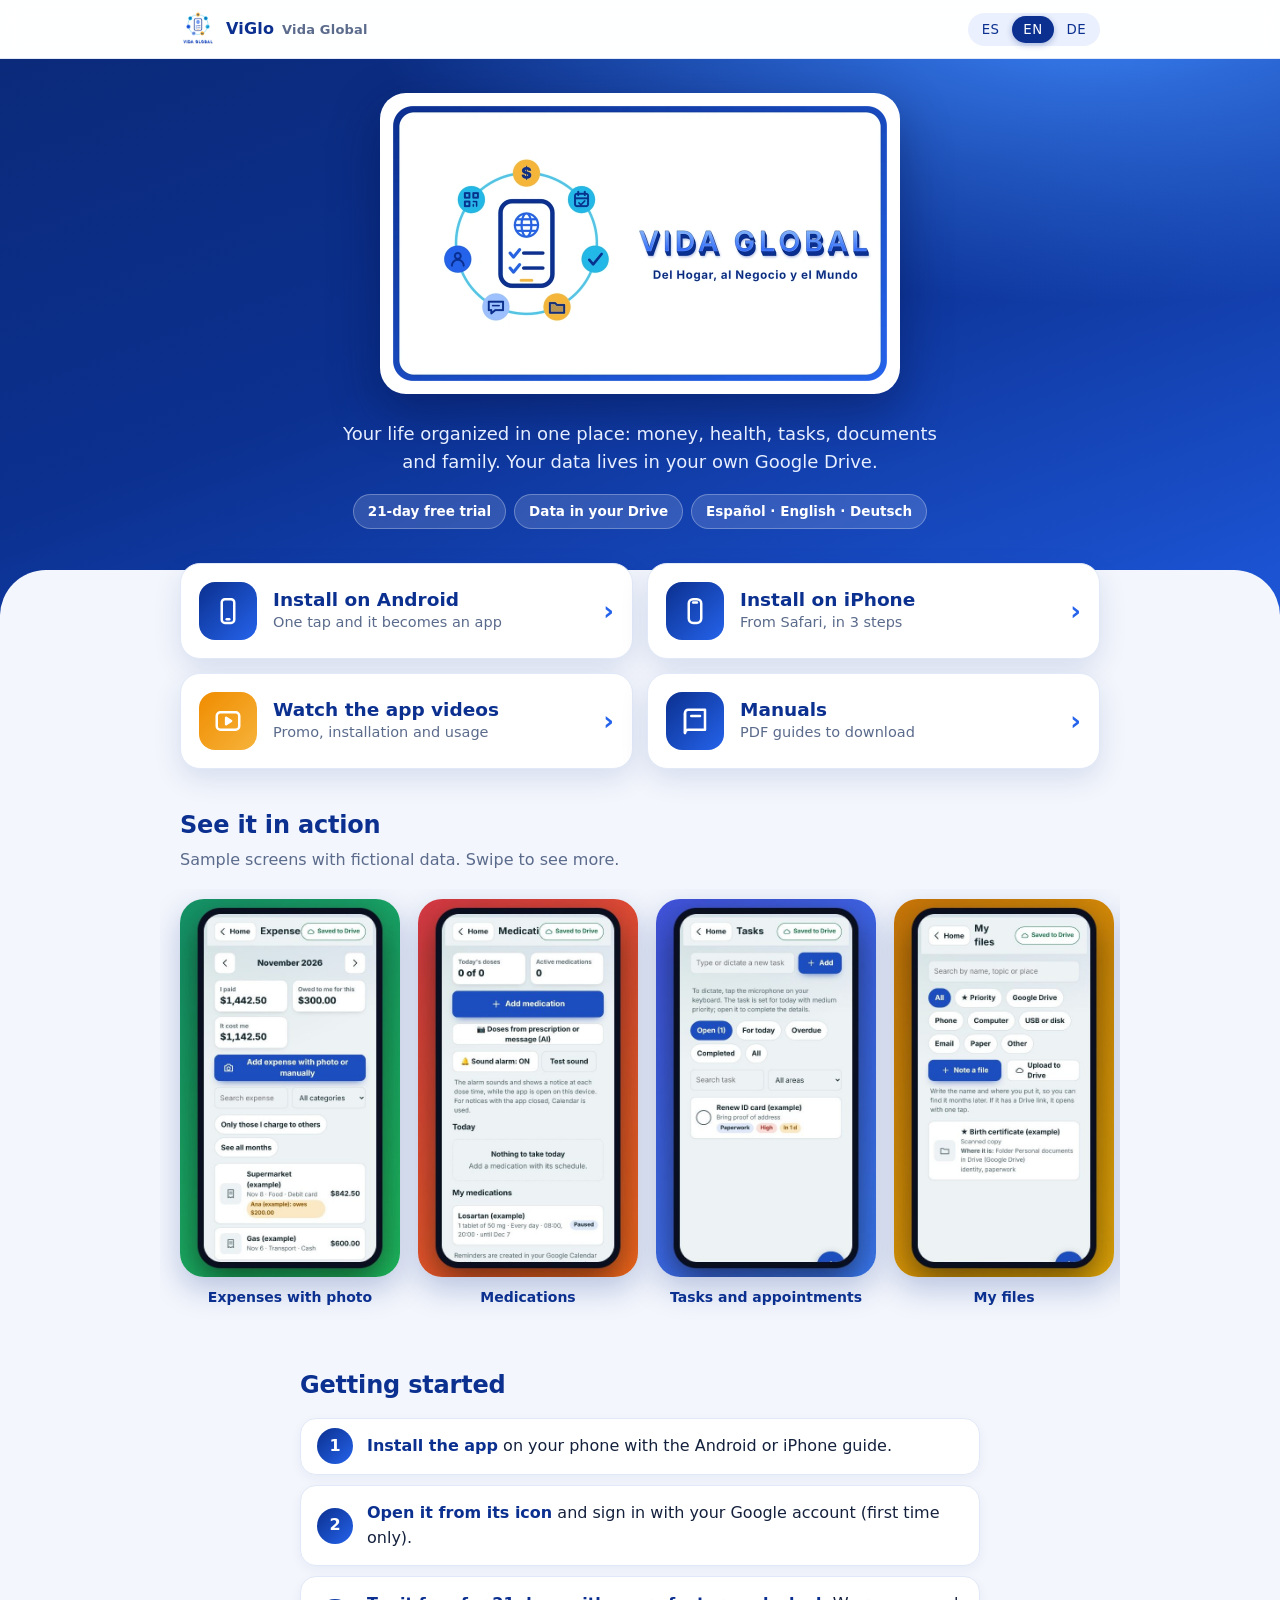
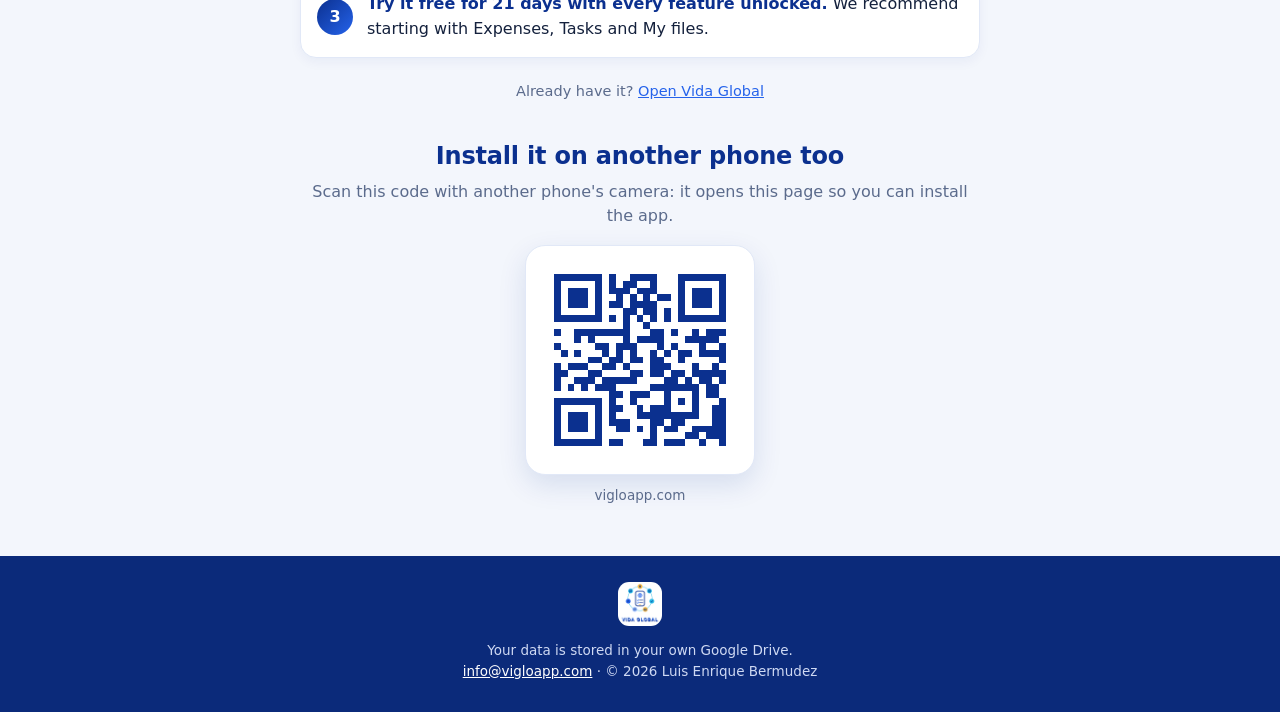
==== index.html @ 66481403 "Add files via upload" ====
<!doctype html><html lang="es"><head><meta charset="utf-8"><meta name="viewport" content="width=device-width,initial-scale=1,viewport-fit=cover"><meta name="theme-color" content="#0b308f"><link rel="manifest" href="manifest.json"><link rel="icon" href="icon-192.png"><link rel="apple-touch-icon" href="apple-touch-icon.png"><link rel="stylesheet" href="style.css"><title>ViGlo – Vida Global</title><meta name="description" content="Vida Global: gastos, salud, tareas, documentos y familia en un solo lugar."></head><body>
<header class="bar"><div class="wrap"><a class="brand" href="./"><img src="icon-192.png" alt="ViGlo"><span>ViGlo <small>Vida Global</small></span></a><div class="lang" role="group" aria-label="Idioma / Language / Sprache"><button data-l="es">ES</button><button data-l="en">EN</button><button data-l="de">DE</button></div></div></header>
<section class="hero"><div class="wrap">
<div class="logo-card"><img src="img/logo-horizontal.webp" alt="ViGlo – Vida Global. Del Hogar, al Negocio y el Mundo"></div>
<p class="intro" data-t="intro">Tu vida organizada en un solo lugar: dinero, salud, tareas, documentos y familia. Tus datos viven en tu propio Google Drive.</p>
<div class="chips"><span data-t="trial">21 días de prueba gratis</span><span data-t="priv">Datos en tu Drive</span><span data-t="multi">Español · English · Deutsch</span></div>
</div></section>
<div class="wrap"><div id="aviso-safari" class="aviso" hidden><b data-t="sf_title">Ábrelo en Safari para instalar</b><p data-t="sf_text">Estás en otro navegador. En iPhone la app solo se instala desde <b>Safari</b>.</p><div class="acciones"><a id="abrir-safari" class="btn" href="#" data-t="sf_open">Abrir en Safari</a><button id="copiar-enlace" class="btn sec" type="button" data-t="sf_copy">Copiar enlace</button></div><p class="nota" id="sf-msg" data-t="sf_help">Si no se abre, copia el enlace, abre Safari y pégalo en la barra de direcciones.</p></div><nav class="opciones">
<a class="op" href="android.html"><div class="ic"><svg viewBox="0 0 24 24" fill="none" stroke="currentColor" stroke-width="2" stroke-linecap="round" stroke-linejoin="round"><rect x="7" y="2.5" width="10" height="19" rx="2.5"/><path d="M11 18.5h2"/></svg></div><div><b data-t="op_android">Instalar en Android</b><span class="d" data-t="op_android_d">Un toque y queda como app</span></div><div class="fl">›</div></a>
<a class="op" href="iphone.html"><div class="ic"><svg viewBox="0 0 24 24" fill="none" stroke="currentColor" stroke-width="2" stroke-linecap="round" stroke-linejoin="round"><rect x="7" y="2.5" width="10" height="19" rx="3.5"/><path d="M10.5 5.2h3"/></svg></div><div><b data-t="op_iphone">Instalar en iPhone</b><span class="d" data-t="op_iphone_d">Desde Safari, en 3 pasos</span></div><div class="fl">›</div></a>
<a class="op video" data-video href="#" target="_blank" rel="noopener"><div class="ic"><svg viewBox="0 0 24 24" fill="none" stroke="currentColor" stroke-width="2" stroke-linecap="round" stroke-linejoin="round"><rect x="3" y="5" width="18" height="14" rx="3"/><path d="M10.5 9.5v5l4-2.5z" fill="currentColor"/></svg></div><div><b data-t="op_videos">Ver videos de la app</b><span class="d" data-t="op_videos_d">Promocional, instalación y uso</span></div><div class="fl">›</div></a>
<a class="op" href="manuales.html"><div class="ic"><svg viewBox="0 0 24 24" fill="none" stroke="currentColor" stroke-width="2" stroke-linecap="round" stroke-linejoin="round"><path d="M4 5.5A2.5 2.5 0 0 1 6.5 3H20v16H6.5A2.5 2.5 0 0 0 4 21.5z"/><path d="M4 21.5V5.5"/><path d="M9 8h7"/></svg></div><div><b data-t="op_manuals">Manuales</b><span class="d" data-t="op_manuals_d">Guías en PDF para descargar</span></div><div class="fl">›</div></a>
</nav></div>
<section class="bloque"><div class="wrap"><h2 data-t="see_title">Así se ve</h2><p class="lead" data-t="see_lead">Pantallas de ejemplo con datos ficticios. Desliza para ver más.</p>
<div class="galeria">
<figure><img src="img/pantalla-gastos.jpg" alt="" loading="lazy"><figcaption data-t="c_gastos">Gastos con foto</figcaption></figure>
<figure><img src="img/pantalla-medicamentos.jpg" alt="" loading="lazy"><figcaption data-t="c_medicamentos">Medicamentos</figcaption></figure>
<figure><img src="img/pantalla-tareas.jpg" alt="" loading="lazy"><figcaption data-t="c_tareas">Tareas y citas</figcaption></figure>
<figure><img src="img/pantalla-archivos.jpg" alt="" loading="lazy"><figcaption data-t="c_archivos">Mis archivos</figcaption></figure>
<figure><img src="img/pantalla-casa-auto.jpg" alt="" loading="lazy"><figcaption data-t="c_casa">Casa y auto</figcaption></figure>
<figure><img src="img/pantalla-emergencias.jpg" alt="" loading="lazy"><figcaption data-t="c_emergencias">Emergencias</figcaption></figure>
<figure><img src="img/pantalla-salud.jpg" alt="" loading="lazy"><figcaption data-t="c_salud">Salud familiar</figcaption></figure>
<figure><img src="img/pantalla-reportes.jpg" alt="" loading="lazy"><figcaption data-t="c_reportes">Reportes para imprimir</figcaption></figure>
</div></div></section>
<section class="bloque"><div class="wrap narrow"><h2 data-t="start_title">Para empezar</h2>
<ol class="pasos">
<li data-t="s1"><b>Instala la app</b> en tu teléfono con la guía de Android o iPhone.</li>
<li data-t="s2"><b>Ábrela desde su ícono</b> e inicia sesión con tu cuenta de Google (solo la primera vez).</li>
<li data-t="s3"><b>Prueba gratis 21 días con todas las funciones abiertas.</b> Te recomendamos empezar por Gastos, Tareas y Mis archivos.</li>
</ol>
<p class="abrir"><span data-t="have">¿Ya la tienes?</span> <a data-app-link href="#" data-t="open">Abrir Vida Global</a></p></div></section>
<section class="bloque"><div class="wrap narrow qr"><h2 data-t="qr_title">Instálala también en otro teléfono</h2><p class="lead" data-t="qr_text">Escanea este código con la cámara de otro teléfono: abre esta página para instalar la app.</p><div class="qr-box"><svg class="qr-svg" viewBox="-2 -2 29 29" role="img" aria-label="QR vigloapp.com" shape-rendering="crispEdges"><rect x="-2" y="-2" width="29" height="29" fill="#fff"/><path d="M0 0h7v1h-7zM8 0h1v1h-1zM11 0h4v1h-4zM18 0h7v1h-7zM0 1h1v1h-1zM6 1h1v1h-1zM8 1h1v1h-1zM10 1h2v1h-2zM14 1h1v1h-1zM18 1h1v1h-1zM24 1h1v1h-1zM0 2h1v1h-1zM2 2h3v1h-3zM6 2h1v1h-1zM8 2h3v1h-3zM12 2h3v1h-3zM18 2h1v1h-1zM20 2h3v1h-3zM24 2h1v1h-1zM0 3h1v1h-1zM2 3h3v1h-3zM6 3h1v1h-1zM9 3h1v1h-1zM11 3h1v1h-1zM13 3h1v1h-1zM15 3h2v1h-2zM18 3h1v1h-1zM20 3h3v1h-3zM24 3h1v1h-1zM0 4h1v1h-1zM2 4h3v1h-3zM6 4h1v1h-1zM8 4h2v1h-2zM11 4h4v1h-4zM18 4h1v1h-1zM20 4h3v1h-3zM24 4h1v1h-1zM0 5h1v1h-1zM6 5h1v1h-1zM10 5h2v1h-2zM13 5h2v1h-2zM16 5h1v1h-1zM18 5h1v1h-1zM24 5h1v1h-1zM0 6h7v1h-7zM8 6h1v1h-1zM10 6h1v1h-1zM12 6h1v1h-1zM14 6h1v1h-1zM16 6h1v1h-1zM18 6h7v1h-7zM10 7h1v1h-1zM13 7h1v1h-1zM0 8h1v1h-1zM3 8h8v1h-8zM14 8h2v1h-2zM17 8h1v1h-1zM20 8h1v1h-1zM22 8h3v1h-3zM3 9h1v1h-1zM5 9h1v1h-1zM10 9h1v1h-1zM12 9h4v1h-4zM19 9h5v1h-5zM0 10h1v1h-1zM6 10h2v1h-2zM9 10h3v1h-3zM15 10h1v1h-1zM17 10h1v1h-1zM21 10h1v1h-1zM24 10h1v1h-1zM1 11h1v1h-1zM3 11h1v1h-1zM7 11h1v1h-1zM9 11h1v1h-1zM11 11h1v1h-1zM14 11h1v1h-1zM16 11h1v1h-1zM18 11h2v1h-2zM21 11h4v1h-4zM5 12h2v1h-2zM8 12h2v1h-2zM11 12h2v1h-2zM14 12h2v1h-2zM18 12h1v1h-1zM24 12h1v1h-1zM0 13h1v1h-1zM2 13h3v1h-3zM7 13h2v1h-2zM10 13h1v1h-1zM14 13h3v1h-3zM20 13h1v1h-1zM23 13h1v1h-1zM0 14h2v1h-2zM5 14h2v1h-2zM11 14h2v1h-2zM14 14h2v1h-2zM17 14h2v1h-2zM20 14h5v1h-5zM0 15h1v1h-1zM3 15h3v1h-3zM7 15h5v1h-5zM16 15h2v1h-2zM19 15h1v1h-1zM21 15h2v1h-2zM24 15h1v1h-1zM0 16h1v1h-1zM2 16h1v1h-1zM4 16h1v1h-1zM6 16h3v1h-3zM14 16h7v1h-7zM22 16h2v1h-2zM8 17h2v1h-2zM11 17h3v1h-3zM16 17h1v1h-1zM20 17h1v1h-1zM22 17h2v1h-2zM0 18h7v1h-7zM8 18h1v1h-1zM11 18h1v1h-1zM16 18h1v1h-1zM18 18h1v1h-1zM20 18h1v1h-1zM24 18h1v1h-1zM0 19h1v1h-1zM6 19h1v1h-1zM8 19h2v1h-2zM12 19h1v1h-1zM14 19h3v1h-3zM20 19h1v1h-1zM23 19h2v1h-2zM0 20h1v1h-1zM2 20h3v1h-3zM6 20h1v1h-1zM8 20h1v1h-1zM12 20h9v1h-9zM23 20h2v1h-2zM0 21h1v1h-1zM2 21h3v1h-3zM6 21h1v1h-1zM8 21h3v1h-3zM14 21h2v1h-2zM17 21h2v1h-2zM23 21h2v1h-2zM0 22h1v1h-1zM2 22h3v1h-3zM6 22h1v1h-1zM9 22h2v1h-2zM12 22h1v1h-1zM14 22h1v1h-1zM16 22h2v1h-2zM20 22h5v1h-5zM0 23h1v1h-1zM6 23h1v1h-1zM14 23h1v1h-1zM19 23h2v1h-2zM22 23h3v1h-3zM0 24h7v1h-7zM8 24h2v1h-2zM13 24h2v1h-2zM16 24h3v1h-3zM21 24h1v1h-1zM24 24h1v1h-1z" fill="#0b308f"/></svg></div><p class="nota">vigloapp.com</p></div></section><footer><div class="wrap"><img src="icon-192.png" alt="ViGlo"><br><span data-t="foot">Tus datos se guardan en tu propio Google Drive.</span><br><a href="mailto:info@vigloapp.com">info@vigloapp.com</a> · © 2026 Luis Enrique Bermudez</div></footer><script src="config.js"></script><script src="i18n.js"></script><script src="app.js"></script></body></html>
---- style.css ----
:root{--azul:#0b308f;--azul2:#2563eb;--cielo:#21b5e5;--oro:#f6b33b;--fondo:#f3f6fc;--texto:#14213d;--suave:#5b6b8c;--linea:#e1e8f7}
*{box-sizing:border-box}
html{-webkit-text-size-adjust:100%;scroll-behavior:smooth}
body{margin:0;font-family:Inter,"Segoe UI",system-ui,-apple-system,Roboto,Arial,sans-serif;color:var(--texto);background:var(--fondo);line-height:1.55;-webkit-font-smoothing:antialiased}
a{color:var(--azul2)}
.wrap{max-width:960px;margin:0 auto;padding:0 20px}
.narrow{max-width:720px}
/* barra superior */
.bar{position:sticky;top:0;z-index:10;background:rgba(255,255,255,.92);backdrop-filter:blur(10px);-webkit-backdrop-filter:blur(10px);border-bottom:1px solid var(--linea)}
.bar .wrap{display:flex;align-items:center;gap:12px;height:58px}
.bar .brand{display:flex;align-items:center;gap:10px;text-decoration:none;color:var(--azul);font-weight:800;letter-spacing:.2px}
.bar .brand img{height:36px;width:36px;border-radius:9px;display:block}.bar .brand small{font-weight:600;color:var(--suave);font-size:13px;margin-left:2px}@media(max-width:420px){.bar .brand small{display:none}}
.bar .back{margin-left:auto;text-decoration:none;font-weight:600;font-size:14.5px;color:var(--azul)}
.lang{display:flex;gap:2px;background:#eaf0fd;border-radius:999px;padding:3px;margin-left:auto}
.bar .back + .lang{margin-left:10px}
.lang button{border:0;background:transparent;color:var(--azul);font:700 12.5px inherit;font-family:inherit;padding:6px 11px;border-radius:999px;cursor:pointer;letter-spacing:.4px}
.lang button.on{background:var(--azul);color:#fff;box-shadow:0 2px 6px rgba(11,48,143,.3)}
/* portada */
.hero{background:radial-gradient(1200px 500px at 85% -10%,#3b82f6 0,transparent 60%),linear-gradient(160deg,#0b2a7a 0%,#0b308f 45%,#1d56d8 100%);color:#fff;padding:34px 0 86px;position:relative;overflow:hidden}
.hero::after{content:"";position:absolute;left:0;right:0;bottom:-1px;height:46px;background:var(--fondo);border-radius:46px 46px 0 0}
.hero .logo-card{background:#fff;border-radius:26px;padding:10px;box-shadow:0 18px 50px rgba(5,18,70,.45);max-width:520px;margin:0 auto}
.hero .logo-card img{display:block;width:100%;height:auto;border-radius:18px}
.hero p.intro{max-width:600px;margin:26px auto 0;text-align:center;font-size:18px;color:#e6eeff}
.chips{display:flex;flex-wrap:wrap;gap:8px;justify-content:center;margin:18px 0 0}
.chips span{background:rgba(255,255,255,.14);border:1px solid rgba(255,255,255,.28);padding:6px 14px;border-radius:999px;font-size:13.5px;font-weight:600}
/* opciones */
.opciones{display:grid;grid-template-columns:1fr;gap:14px;margin:-52px 0 8px;position:relative;z-index:2}
@media(min-width:700px){.opciones{grid-template-columns:1fr 1fr}}
.op{display:flex;align-items:center;gap:16px;background:#fff;border:1px solid var(--linea);border-radius:20px;padding:18px;text-decoration:none;color:var(--texto);box-shadow:0 10px 28px rgba(11,48,143,.12);transition:transform .15s,box-shadow .15s}
.op:hover,.op:active{transform:translateY(-3px);box-shadow:0 16px 34px rgba(11,48,143,.2)}
.op .ic{flex:0 0 58px;height:58px;border-radius:16px;display:flex;align-items:center;justify-content:center;background:linear-gradient(135deg,var(--azul),var(--azul2));color:#fff}
.op.video .ic{background:linear-gradient(135deg,#f08c00,var(--oro))}
.op .ic svg{width:30px;height:30px}
.op b{display:block;font-size:18.5px;color:var(--azul);line-height:1.25}
.op span.d{display:block;font-size:14.5px;color:var(--suave)}
.op .fl{margin-left:auto;color:var(--azul2);font-size:26px;font-weight:700}
/* secciones */
section.bloque{padding:30px 0 6px}
h1{font-size:30px;color:var(--azul);margin:26px 0 4px;letter-spacing:-.3px}
h2{font-size:24px;color:var(--azul);margin:0 0 4px;letter-spacing:-.2px}
p.lead{color:var(--suave);margin:0 0 16px}
.galeria{display:flex;gap:18px;overflow-x:auto;padding:10px 20px 22px;margin:0 -20px;scroll-snap-type:x mandatory;-webkit-overflow-scrolling:touch}
.galeria figure{margin:0;flex:0 0 220px;scroll-snap-align:center}
.galeria img{width:220px;height:auto;display:block;border-radius:24px;box-shadow:0 12px 30px rgba(11,48,143,.25)}
.galeria figcaption{font-size:14px;margin-top:10px;text-align:center;font-weight:700;color:var(--azul)}
.pasos{counter-reset:p;list-style:none;padding:0;margin:14px 0}
.pasos li{counter-increment:p;background:#fff;border:1px solid var(--linea);border-radius:16px;padding:15px 16px 15px 66px;margin:10px 0;position:relative;box-shadow:0 4px 12px rgba(11,48,143,.05)}
.pasos li::before{content:counter(p);position:absolute;left:16px;top:50%;transform:translateY(-50%);width:36px;height:36px;border-radius:50%;background:linear-gradient(135deg,var(--azul),var(--azul2));color:#fff;font-weight:800;display:flex;align-items:center;justify-content:center}
.pasos li b{color:var(--azul)}
.caja{background:#fff;border:1px solid var(--linea);border-left:6px solid var(--oro);border-radius:14px;padding:14px 16px;margin:16px 0}
.caja.azul{border-left-color:var(--cielo)}
.btn{display:inline-flex;align-items:center;justify-content:center;gap:8px;background:linear-gradient(135deg,var(--azul),var(--azul2));color:#fff;text-decoration:none;font-weight:700;font-size:17px;border:0;border-radius:14px;padding:14px 22px;cursor:pointer;box-shadow:0 8px 20px rgba(37,99,235,.35)}
.btn[hidden]{display:none}
.btn.sec{background:#fff;color:var(--azul);border:2px solid var(--azul);box-shadow:none}
.btn.grande{width:100%}
.acciones{display:flex;flex-wrap:wrap;gap:10px;margin:18px 0}
.manual{display:flex;align-items:center;gap:14px;background:#fff;border:1px solid var(--linea);border-radius:16px;padding:14px 16px;margin:10px 0;text-decoration:none;color:var(--texto);box-shadow:0 4px 12px rgba(11,48,143,.05);transition:transform .12s}
.manual:hover{transform:translateY(-2px)}
.manual .pdf{flex:0 0 46px;height:54px;border-radius:8px;background:#fdeaea;color:#c62828;font-weight:800;font-size:13px;display:flex;align-items:center;justify-content:center}
.manual b{display:block;color:var(--azul)}
.manual span{font-size:14px;color:var(--suave)}
.nota{font-size:13.5px;color:var(--suave);margin:2px 0 0}
.icon-inline{display:inline-block;width:1.25em;height:1.25em;vertical-align:-.25em}
.abrir{text-align:center;margin:22px 0 0;font-size:14.5px;color:var(--suave)}
footer{margin:44px 0 0;padding:26px 0 30px;text-align:center;font-size:13.5px;color:#cfd9f3;background:#0b2a7a}
footer a{color:#fff}
footer img{height:44px;width:44px;border-radius:11px;margin-bottom:8px}
.aviso{background:#fff8e6;border:2px solid var(--oro);border-radius:18px;padding:16px 18px;margin:18px 0;box-shadow:0 8px 22px rgba(246,179,59,.25)}.aviso[hidden]{display:none}.aviso>b{display:block;font-size:19px;color:var(--azul)}.aviso p{margin:6px 0}
.aviso.ok{background:#eaf7ee;border-color:#2e9e5b;box-shadow:0 8px 22px rgba(46,158,91,.25)}.flecha{position:fixed;left:50%;bottom:70px;transform:translateX(-50%);z-index:20;background:var(--azul);color:#fff;padding:8px 18px;border-radius:14px;font-weight:700;text-align:center;box-shadow:0 8px 22px rgba(11,48,143,.45);animation:bote 1s infinite}.flecha::after{content:"⬇";display:block;font-size:26px;line-height:1.1}.flecha[hidden]{display:none}@keyframes bote{50%{transform:translate(-50%,10px)}}
.donde{margin:20px 0}.donde h2{font-size:20px}.tres{display:grid;grid-template-columns:repeat(3,1fr);gap:8px}.caso{background:#fff;border:1px solid var(--linea);border-radius:14px;padding:10px 6px;text-align:center;font-size:12.5px;color:var(--suave);display:flex;flex-direction:column;align-items:center;gap:4px}.caso b{color:var(--azul);font-size:14px}.flecha.top{bottom:auto;top:68px}.flecha.top::after{content:none}.flecha.top::before{content:"⬆";display:block;font-size:26px;line-height:1.1}.flecha.top{animation:botearriba 1s infinite}@keyframes botearriba{50%{transform:translate(-50%,-10px)}}
.qr{text-align:center}.qr-box{display:inline-block;background:#fff;border:1px solid var(--linea);border-radius:20px;padding:14px;box-shadow:0 10px 28px rgba(11,48,143,.12)}.qr-svg{display:block;width:200px;height:200px}
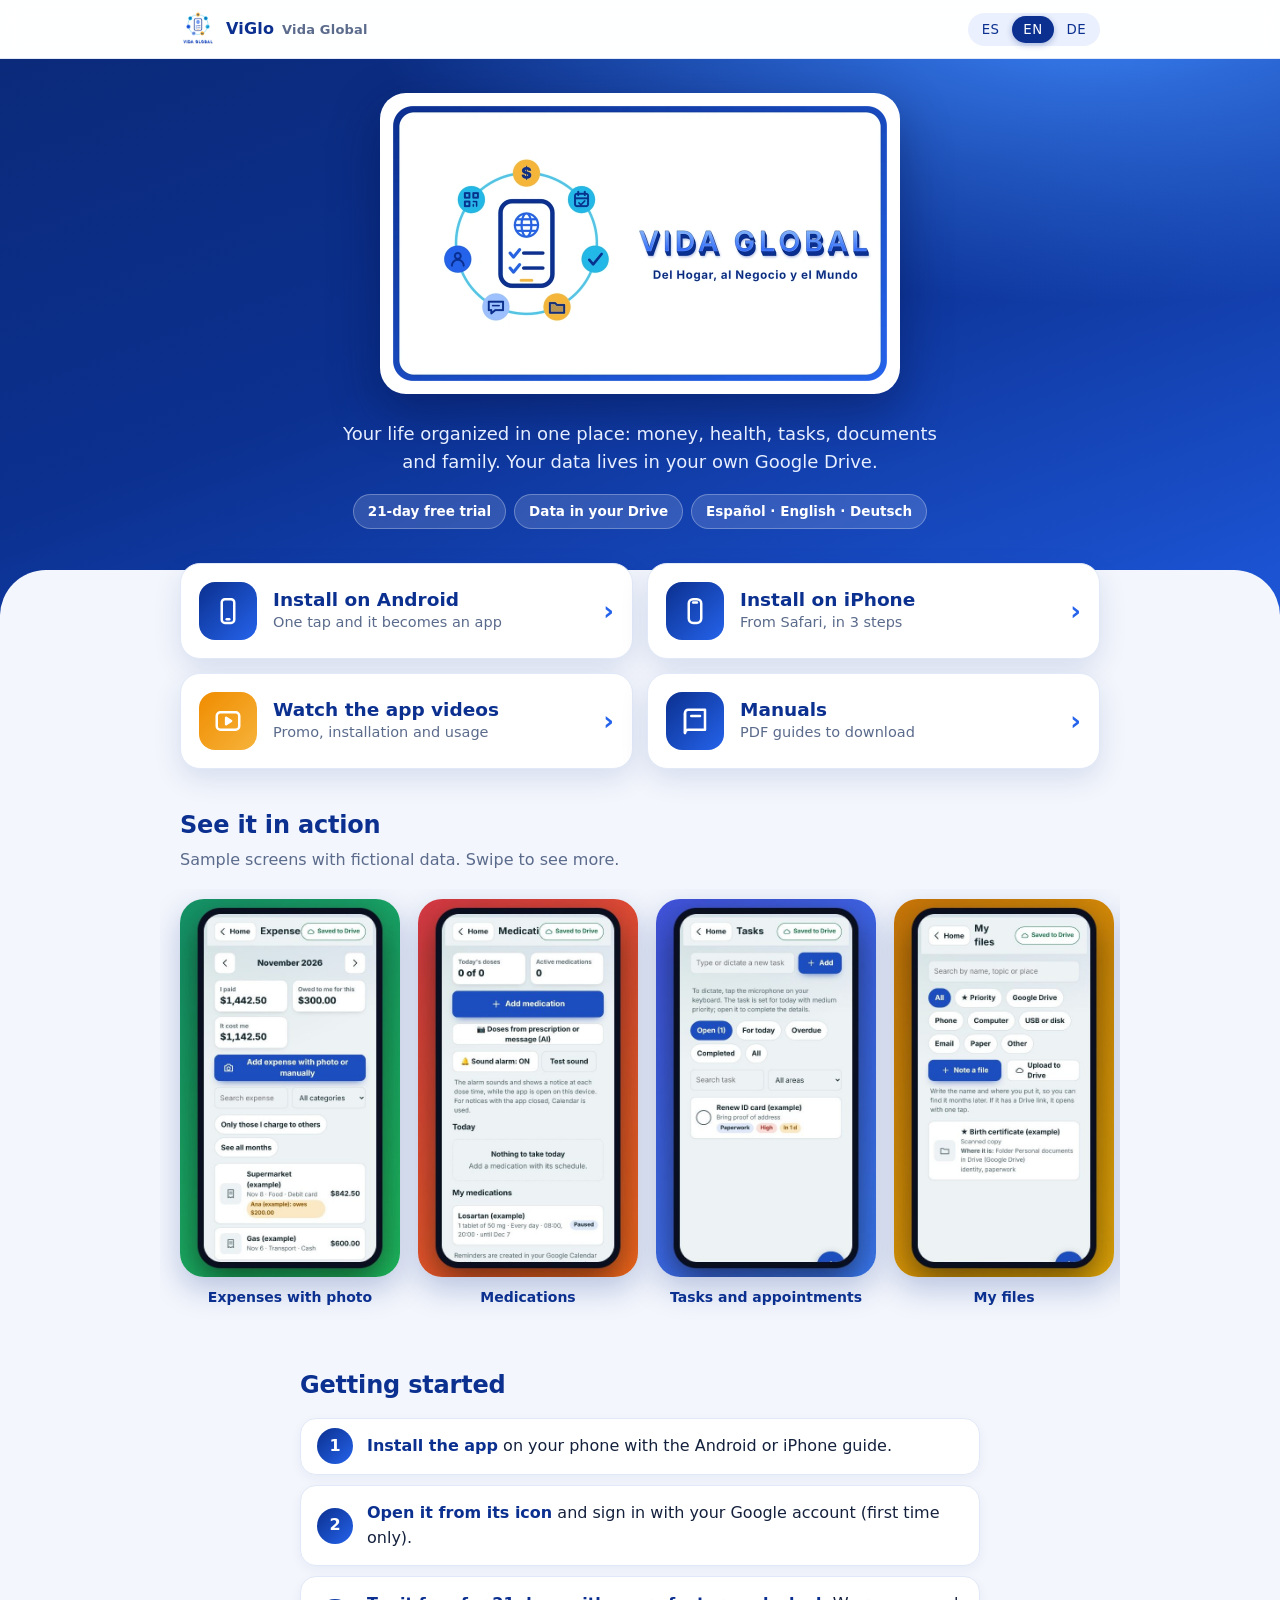
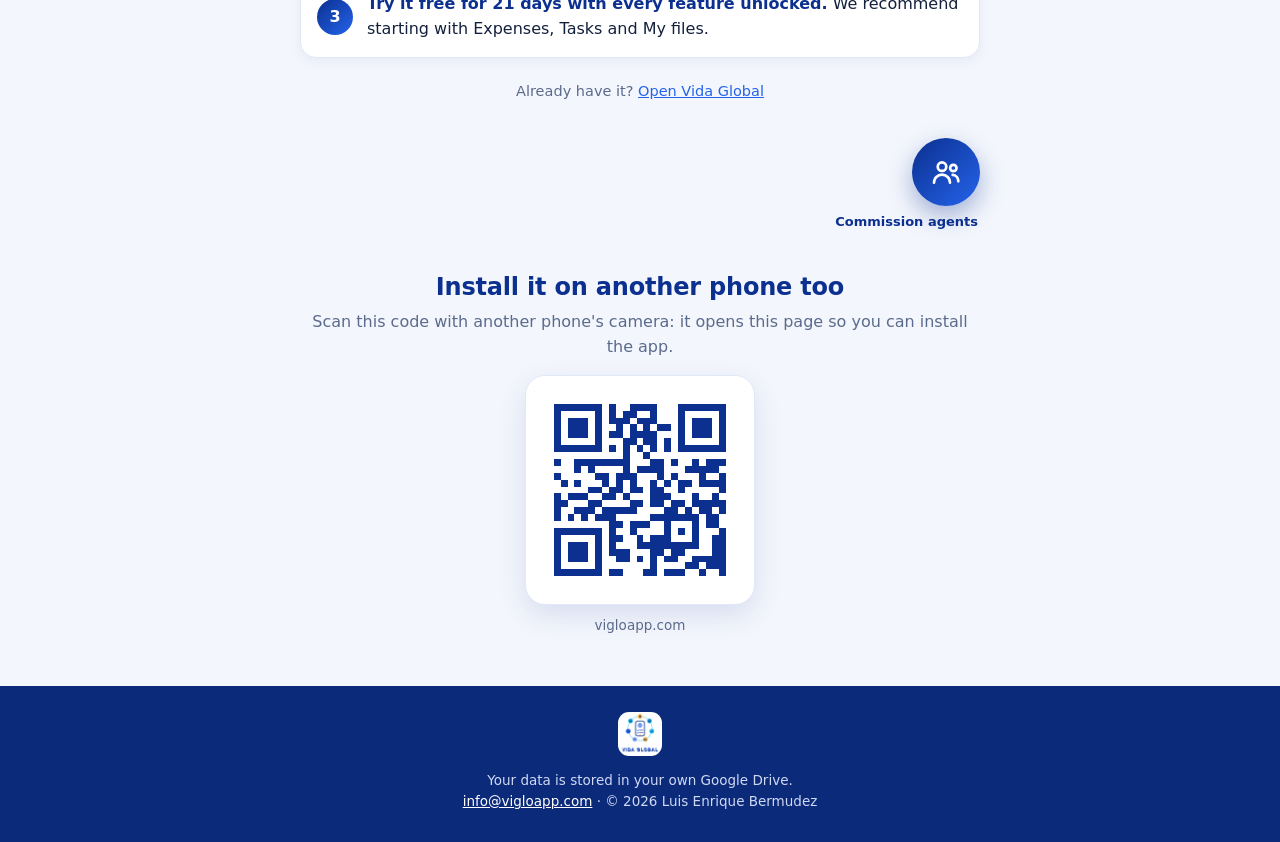
==== commit c8044453: "Add files via upload" ====
--- a/index.html
+++ b/index.html
@@ -29,4 +29,4 @@
 <li data-t="s3"><b>Prueba gratis 21 días con todas las funciones abiertas.</b> Te recomendamos empezar por Gastos, Tareas y Mis archivos.</li>
 </ol>
 <p class="abrir"><span data-t="have">¿Ya la tienes?</span> <a data-app-link href="#" data-t="open">Abrir Vida Global</a></p></div></section>
-<section class="bloque"><div class="wrap narrow qr"><h2 data-t="qr_title">Instálala también en otro teléfono</h2><p class="lead" data-t="qr_text">Escanea este código con la cámara de otro teléfono: abre esta página para instalar la app.</p><div class="qr-box"><svg class="qr-svg" viewBox="-2 -2 29 29" role="img" aria-label="QR vigloapp.com" shape-rendering="crispEdges"><rect x="-2" y="-2" width="29" height="29" fill="#fff"/><path d="M0 0h7v1h-7zM8 0h1v1h-1zM11 0h4v1h-4zM18 0h7v1h-7zM0 1h1v1h-1zM6 1h1v1h-1zM8 1h1v1h-1zM10 1h2v1h-2zM14 1h1v1h-1zM18 1h1v1h-1zM24 1h1v1h-1zM0 2h1v1h-1zM2 2h3v1h-3zM6 2h1v1h-1zM8 2h3v1h-3zM12 2h3v1h-3zM18 2h1v1h-1zM20 2h3v1h-3zM24 2h1v1h-1zM0 3h1v1h-1zM2 3h3v1h-3zM6 3h1v1h-1zM9 3h1v1h-1zM11 3h1v1h-1zM13 3h1v1h-1zM15 3h2v1h-2zM18 3h1v1h-1zM20 3h3v1h-3zM24 3h1v1h-1zM0 4h1v1h-1zM2 4h3v1h-3zM6 4h1v1h-1zM8 4h2v1h-2zM11 4h4v1h-4zM18 4h1v1h-1zM20 4h3v1h-3zM24 4h1v1h-1zM0 5h1v1h-1zM6 5h1v1h-1zM10 5h2v1h-2zM13 5h2v1h-2zM16 5h1v1h-1zM18 5h1v1h-1zM24 5h1v1h-1zM0 6h7v1h-7zM8 6h1v1h-1zM10 6h1v1h-1zM12 6h1v1h-1zM14 6h1v1h-1zM16 6h1v1h-1zM18 6h7v1h-7zM10 7h1v1h-1zM13 7h1v1h-1zM0 8h1v1h-1zM3 8h8v1h-8zM14 8h2v1h-2zM17 8h1v1h-1zM20 8h1v1h-1zM22 8h3v1h-3zM3 9h1v1h-1zM5 9h1v1h-1zM10 9h1v1h-1zM12 9h4v1h-4zM19 9h5v1h-5zM0 10h1v1h-1zM6 10h2v1h-2zM9 10h3v1h-3zM15 10h1v1h-1zM17 10h1v1h-1zM21 10h1v1h-1zM24 10h1v1h-1zM1 11h1v1h-1zM3 11h1v1h-1zM7 11h1v1h-1zM9 11h1v1h-1zM11 11h1v1h-1zM14 11h1v1h-1zM16 11h1v1h-1zM18 11h2v1h-2zM21 11h4v1h-4zM5 12h2v1h-2zM8 12h2v1h-2zM11 12h2v1h-2zM14 12h2v1h-2zM18 12h1v1h-1zM24 12h1v1h-1zM0 13h1v1h-1zM2 13h3v1h-3zM7 13h2v1h-2zM10 13h1v1h-1zM14 13h3v1h-3zM20 13h1v1h-1zM23 13h1v1h-1zM0 14h2v1h-2zM5 14h2v1h-2zM11 14h2v1h-2zM14 14h2v1h-2zM17 14h2v1h-2zM20 14h5v1h-5zM0 15h1v1h-1zM3 15h3v1h-3zM7 15h5v1h-5zM16 15h2v1h-2zM19 15h1v1h-1zM21 15h2v1h-2zM24 15h1v1h-1zM0 16h1v1h-1zM2 16h1v1h-1zM4 16h1v1h-1zM6 16h3v1h-3zM14 16h7v1h-7zM22 16h2v1h-2zM8 17h2v1h-2zM11 17h3v1h-3zM16 17h1v1h-1zM20 17h1v1h-1zM22 17h2v1h-2zM0 18h7v1h-7zM8 18h1v1h-1zM11 18h1v1h-1zM16 18h1v1h-1zM18 18h1v1h-1zM20 18h1v1h-1zM24 18h1v1h-1zM0 19h1v1h-1zM6 19h1v1h-1zM8 19h2v1h-2zM12 19h1v1h-1zM14 19h3v1h-3zM20 19h1v1h-1zM23 19h2v1h-2zM0 20h1v1h-1zM2 20h3v1h-3zM6 20h1v1h-1zM8 20h1v1h-1zM12 20h9v1h-9zM23 20h2v1h-2zM0 21h1v1h-1zM2 21h3v1h-3zM6 21h1v1h-1zM8 21h3v1h-3zM14 21h2v1h-2zM17 21h2v1h-2zM23 21h2v1h-2zM0 22h1v1h-1zM2 22h3v1h-3zM6 22h1v1h-1zM9 22h2v1h-2zM12 22h1v1h-1zM14 22h1v1h-1zM16 22h2v1h-2zM20 22h5v1h-5zM0 23h1v1h-1zM6 23h1v1h-1zM14 23h1v1h-1zM19 23h2v1h-2zM22 23h3v1h-3zM0 24h7v1h-7zM8 24h2v1h-2zM13 24h2v1h-2zM16 24h3v1h-3zM21 24h1v1h-1zM24 24h1v1h-1z" fill="#0b308f"/></svg></div><p class="nota">vigloapp.com</p></div></section><footer><div class="wrap"><img src="icon-192.png" alt="ViGlo"><br><span data-t="foot">Tus datos se guardan en tu propio Google Drive.</span><br><a href="mailto:info@vigloapp.com">info@vigloapp.com</a> · © 2026 Luis Enrique Bermudez</div></footer><script src="config.js"></script><script src="i18n.js"></script><script src="app.js"></script></body></html>
+<section class="bloque"><div class="wrap narrow com"><button id="com-abrir" class="com-btn" type="button" aria-haspopup="dialog" aria-label="Comisionistas"><svg viewBox="0 0 24 24" fill="none" stroke="currentColor" stroke-width="2" stroke-linecap="round" stroke-linejoin="round" aria-hidden="true"><circle cx="9" cy="8" r="3.2"/><path d="M3 20c0-3.3 2.7-6 6-6s6 2.7 6 6"/><circle cx="17.5" cy="9" r="2.4"/><path d="M17 14.2c2.4.2 4.2 2.2 4.2 4.8"/></svg></button><span class="com-lbl" data-t="com_btn">Comisionistas</span></div></section><dialog id="com-dlg" class="com-dlg" aria-labelledby="com-h"><div class="com-hd"><h2 id="com-h" data-t="com_title">Acceso a comisionistas</h2><button id="com-x" class="com-x" type="button" aria-label="Cerrar">×</button></div><div class="com-tabs"><button id="com-t-in" type="button" class="on" data-t="com_tab_in">Ya soy comisionista</button><button id="com-t-new" type="button" data-t="com_tab_new">Quiero ser comisionista</button></div><div id="com-p-in"><form id="com-in" class="com-f" novalidate><label for="com-tel" data-t="com_tel">Teléfono registrado (con lada)</label><input id="com-tel" type="tel" inputmode="tel" autocomplete="tel" placeholder="+52 55 1234 5678"><label for="com-code" data-t="com_code">Código de acceso (5 dígitos)</label><input id="com-code" type="password" inputmode="numeric" autocomplete="one-time-code" maxlength="5" placeholder="•••••"><button class="btn grande" type="submit" data-t="com_in_go">Entrar</button><p id="com-msg-in" class="com-msg" aria-live="polite"></p></form></div><div id="com-p-new" hidden><form id="com-new" class="com-f" novalidate><p class="nota" data-t="com_new_help">Escribe tu correo y solicita tu alta. El administrador te responderá.</p><label for="com-mail" data-t="com_mail">Tu correo</label><input id="com-mail" type="email" inputmode="email" autocomplete="email" placeholder="correo@ejemplo.com"><button class="btn grande" type="submit" data-t="com_new_go">Solicitar alta</button><p id="com-msg-new" class="com-msg" aria-live="polite"></p></form></div><div class="com-res"><h3 data-t="com_res">Para comisionistas</h3><a class="manual" href="https://drive.google.com/file/d/1hu9zrVamervh2F5bzJNM7B-xg9pFQWCk/view" target="_blank" rel="noopener"><div class="pdf">▶</div><div><b data-t="com_v_neg">Video del negocio</b><span data-t="com_lang_note">En español</span></div></a><a class="manual" href="https://drive.google.com/file/d/1W-VaKvhjCJA7fq_3bLWHk5WfsIY-3oEK/view" target="_blank" rel="noopener"><div class="pdf">▶</div><div><b data-t="com_v_com">Video del comisionista</b><span data-t="com_lang_note">En español</span></div></a><a class="manual" href="guia-comisionista.html"><div class="pdf">PDF</div><div><b data-t="com_guide">Guía del comisionista</b><span data-t="com_guide_n">Español · English · Deutsch</span></div></a></div></dialog><section class="bloque"><div class="wrap narrow qr"><h2 data-t="qr_title">Instálala también en otro teléfono</h2><p class="lead" data-t="qr_text">Escanea este código con la cámara de otro teléfono: abre esta página para instalar la app.</p><div class="qr-box"><svg class="qr-svg" viewBox="-2 -2 29 29" role="img" aria-label="QR vigloapp.com" shape-rendering="crispEdges"><rect x="-2" y="-2" width="29" height="29" fill="#fff"/><path d="M0 0h7v1h-7zM8 0h1v1h-1zM11 0h4v1h-4zM18 0h7v1h-7zM0 1h1v1h-1zM6 1h1v1h-1zM8 1h1v1h-1zM10 1h2v1h-2zM14 1h1v1h-1zM18 1h1v1h-1zM24 1h1v1h-1zM0 2h1v1h-1zM2 2h3v1h-3zM6 2h1v1h-1zM8 2h3v1h-3zM12 2h3v1h-3zM18 2h1v1h-1zM20 2h3v1h-3zM24 2h1v1h-1zM0 3h1v1h-1zM2 3h3v1h-3zM6 3h1v1h-1zM9 3h1v1h-1zM11 3h1v1h-1zM13 3h1v1h-1zM15 3h2v1h-2zM18 3h1v1h-1zM20 3h3v1h-3zM24 3h1v1h-1zM0 4h1v1h-1zM2 4h3v1h-3zM6 4h1v1h-1zM8 4h2v1h-2zM11 4h4v1h-4zM18 4h1v1h-1zM20 4h3v1h-3zM24 4h1v1h-1zM0 5h1v1h-1zM6 5h1v1h-1zM10 5h2v1h-2zM13 5h2v1h-2zM16 5h1v1h-1zM18 5h1v1h-1zM24 5h1v1h-1zM0 6h7v1h-7zM8 6h1v1h-1zM10 6h1v1h-1zM12 6h1v1h-1zM14 6h1v1h-1zM16 6h1v1h-1zM18 6h7v1h-7zM10 7h1v1h-1zM13 7h1v1h-1zM0 8h1v1h-1zM3 8h8v1h-8zM14 8h2v1h-2zM17 8h1v1h-1zM20 8h1v1h-1zM22 8h3v1h-3zM3 9h1v1h-1zM5 9h1v1h-1zM10 9h1v1h-1zM12 9h4v1h-4zM19 9h5v1h-5zM0 10h1v1h-1zM6 10h2v1h-2zM9 10h3v1h-3zM15 10h1v1h-1zM17 10h1v1h-1zM21 10h1v1h-1zM24 10h1v1h-1zM1 11h1v1h-1zM3 11h1v1h-1zM7 11h1v1h-1zM9 11h1v1h-1zM11 11h1v1h-1zM14 11h1v1h-1zM16 11h1v1h-1zM18 11h2v1h-2zM21 11h4v1h-4zM5 12h2v1h-2zM8 12h2v1h-2zM11 12h2v1h-2zM14 12h2v1h-2zM18 12h1v1h-1zM24 12h1v1h-1zM0 13h1v1h-1zM2 13h3v1h-3zM7 13h2v1h-2zM10 13h1v1h-1zM14 13h3v1h-3zM20 13h1v1h-1zM23 13h1v1h-1zM0 14h2v1h-2zM5 14h2v1h-2zM11 14h2v1h-2zM14 14h2v1h-2zM17 14h2v1h-2zM20 14h5v1h-5zM0 15h1v1h-1zM3 15h3v1h-3zM7 15h5v1h-5zM16 15h2v1h-2zM19 15h1v1h-1zM21 15h2v1h-2zM24 15h1v1h-1zM0 16h1v1h-1zM2 16h1v1h-1zM4 16h1v1h-1zM6 16h3v1h-3zM14 16h7v1h-7zM22 16h2v1h-2zM8 17h2v1h-2zM11 17h3v1h-3zM16 17h1v1h-1zM20 17h1v1h-1zM22 17h2v1h-2zM0 18h7v1h-7zM8 18h1v1h-1zM11 18h1v1h-1zM16 18h1v1h-1zM18 18h1v1h-1zM20 18h1v1h-1zM24 18h1v1h-1zM0 19h1v1h-1zM6 19h1v1h-1zM8 19h2v1h-2zM12 19h1v1h-1zM14 19h3v1h-3zM20 19h1v1h-1zM23 19h2v1h-2zM0 20h1v1h-1zM2 20h3v1h-3zM6 20h1v1h-1zM8 20h1v1h-1zM12 20h9v1h-9zM23 20h2v1h-2zM0 21h1v1h-1zM2 21h3v1h-3zM6 21h1v1h-1zM8 21h3v1h-3zM14 21h2v1h-2zM17 21h2v1h-2zM23 21h2v1h-2zM0 22h1v1h-1zM2 22h3v1h-3zM6 22h1v1h-1zM9 22h2v1h-2zM12 22h1v1h-1zM14 22h1v1h-1zM16 22h2v1h-2zM20 22h5v1h-5zM0 23h1v1h-1zM6 23h1v1h-1zM14 23h1v1h-1zM19 23h2v1h-2zM22 23h3v1h-3zM0 24h7v1h-7zM8 24h2v1h-2zM13 24h2v1h-2zM16 24h3v1h-3zM21 24h1v1h-1zM24 24h1v1h-1z" fill="#0b308f"/></svg></div><p class="nota">vigloapp.com</p></div></section><footer><div class="wrap"><img src="icon-192.png" alt="ViGlo"><br><span data-t="foot">Tus datos se guardan en tu propio Google Drive.</span><br><a href="mailto:info@vigloapp.com">info@vigloapp.com</a> · © 2026 Luis Enrique Bermudez</div></footer><script src="config.js"></script><script src="i18n.js"></script><script src="app.js"></script><script src="comisionistas.js"></script></body></html>
--- a/style.css
+++ b/style.css
@@ -69,3 +69,8 @@
 .aviso.ok{background:#eaf7ee;border-color:#2e9e5b;box-shadow:0 8px 22px rgba(46,158,91,.25)}.flecha{position:fixed;left:50%;bottom:70px;transform:translateX(-50%);z-index:20;background:var(--azul);color:#fff;padding:8px 18px;border-radius:14px;font-weight:700;text-align:center;box-shadow:0 8px 22px rgba(11,48,143,.45);animation:bote 1s infinite}.flecha::after{content:"⬇";display:block;font-size:26px;line-height:1.1}.flecha[hidden]{display:none}@keyframes bote{50%{transform:translate(-50%,10px)}}
 .donde{margin:20px 0}.donde h2{font-size:20px}.tres{display:grid;grid-template-columns:repeat(3,1fr);gap:8px}.caso{background:#fff;border:1px solid var(--linea);border-radius:14px;padding:10px 6px;text-align:center;font-size:12.5px;color:var(--suave);display:flex;flex-direction:column;align-items:center;gap:4px}.caso b{color:var(--azul);font-size:14px}.flecha.top{bottom:auto;top:68px}.flecha.top::after{content:none}.flecha.top::before{content:"⬆";display:block;font-size:26px;line-height:1.1}.flecha.top{animation:botearriba 1s infinite}@keyframes botearriba{50%{transform:translate(-50%,-10px)}}
 .qr{text-align:center}.qr-box{display:inline-block;background:#fff;border:1px solid var(--linea);border-radius:20px;padding:14px;box-shadow:0 10px 28px rgba(11,48,143,.12)}.qr-svg{display:block;width:200px;height:200px}
+.com{display:flex;flex-direction:column;align-items:flex-end;gap:6px}.com-btn{width:68px;height:68px;border-radius:50%;border:0;background:linear-gradient(135deg,var(--azul),var(--azul2));color:#fff;display:flex;align-items:center;justify-content:center;cursor:pointer;box-shadow:0 10px 24px rgba(11,48,143,.35)}.com-btn svg{width:32px;height:32px}.com-btn:active{transform:scale(.96)}.com-lbl{font-size:13px;font-weight:700;color:var(--azul);padding-right:2px}
+.com-dlg{border:0;border-radius:22px;padding:0;width:min(440px,calc(100vw - 24px));max-height:calc(100vh - 24px);overflow:auto;box-shadow:0 20px 60px rgba(11,48,143,.35);color:var(--texto)}.com-dlg::backdrop{background:rgba(11,32,80,.55)}.com-hd{display:flex;align-items:center;justify-content:space-between;padding:16px 18px 4px}.com-hd h2{font-size:21px;margin:0}.com-x{border:0;background:#eef2fb;color:var(--azul);width:36px;height:36px;border-radius:50%;font-size:24px;line-height:1;cursor:pointer}
+.com-tabs{display:flex;gap:6px;padding:8px 18px}.com-tabs button{flex:1;border:2px solid var(--linea);background:#fff;color:var(--suave);border-radius:12px;padding:9px 6px;font-weight:700;font-size:13.5px;cursor:pointer}.com-tabs button.on{border-color:var(--azul);color:var(--azul);background:#eef3ff}
+.com-f{display:flex;flex-direction:column;gap:8px;padding:6px 18px 14px}.com-f label{font-weight:600;font-size:14px;color:var(--azul)}.com-f input{font:inherit;font-size:17px;padding:12px 14px;border:2px solid var(--linea);border-radius:12px;background:#fff}.com-f input:focus{outline:0;border-color:var(--azul2)}.com-msg{margin:4px 0 0;font-size:14px}.com-msg:empty{display:none}.com-msg.err{color:#b3261e}.com-msg.ok{color:#1b7a43}.com-msg .btn{margin-top:8px;font-size:15px;padding:10px 16px}
+.com-res{padding:4px 18px 18px;border-top:1px solid var(--linea)}.com-res h3{font-size:16px;color:var(--azul);margin:14px 0 4px}[hidden]{display:none!important}
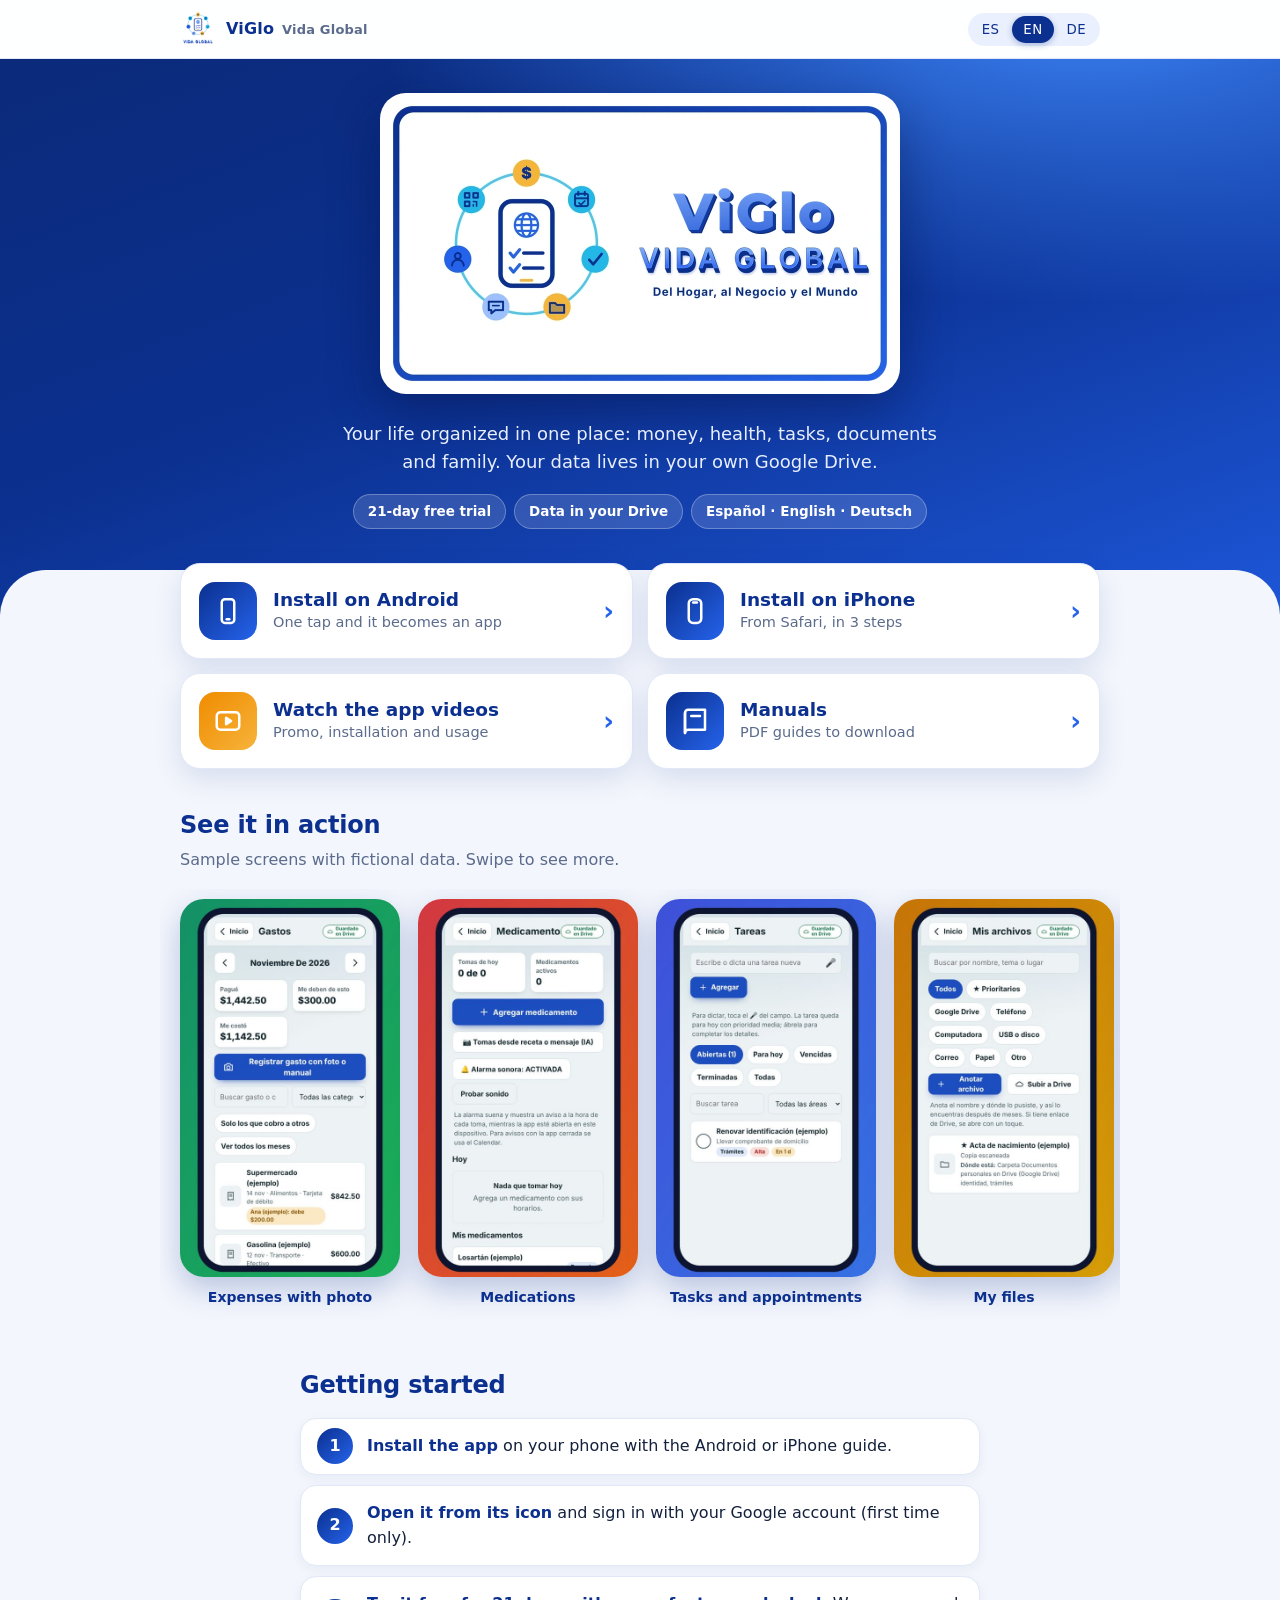
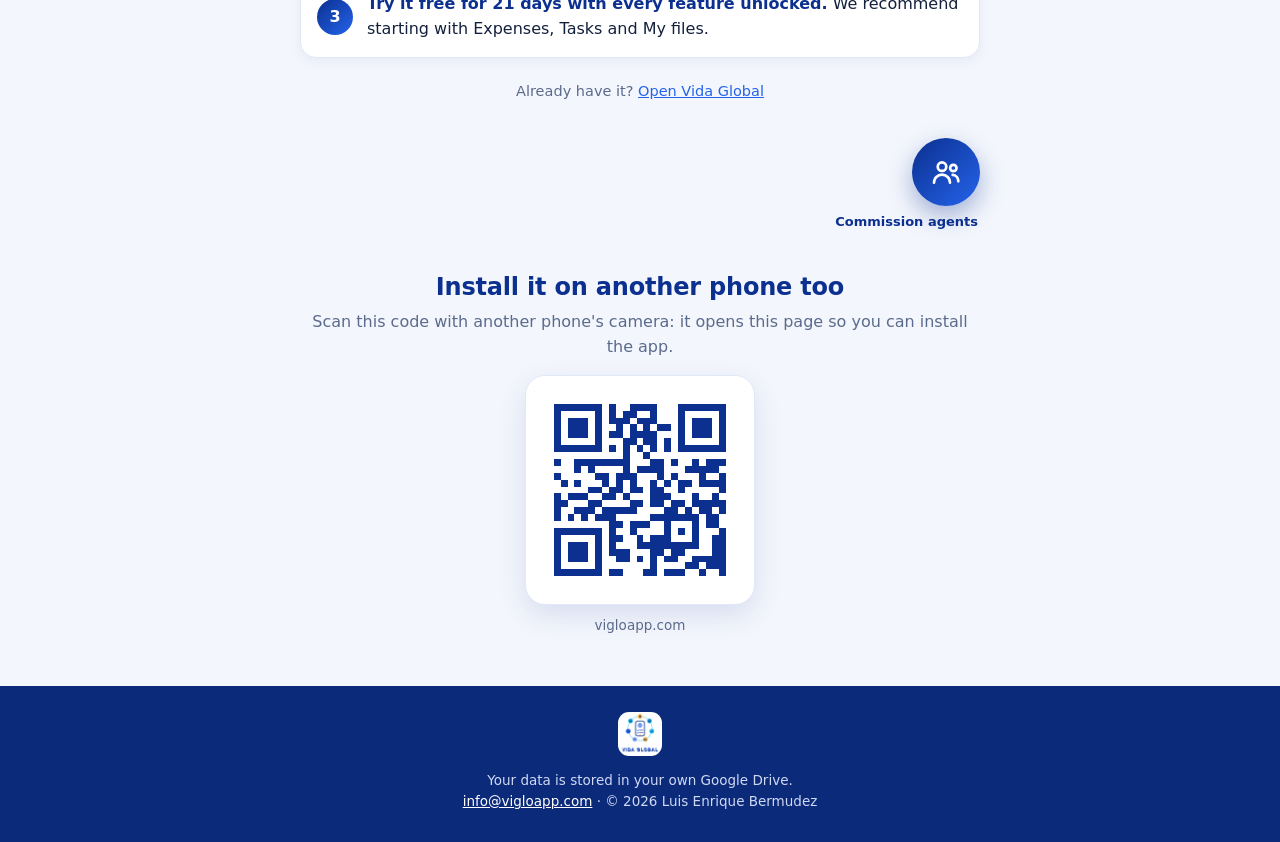
==== commit 43294fad: "Add files via upload" ====
--- a/index.html
+++ b/index.html
@@ -1,4 +1,4 @@
-<!doctype html><html lang="es"><head><meta charset="utf-8"><meta name="viewport" content="width=device-width,initial-scale=1,viewport-fit=cover"><meta name="theme-color" content="#0b308f"><link rel="manifest" href="manifest.json"><link rel="icon" href="icon-192.png"><link rel="apple-touch-icon" href="apple-touch-icon.png"><link rel="stylesheet" href="style.css"><title>ViGlo – Vida Global</title><meta name="description" content="Vida Global: gastos, salud, tareas, documentos y familia en un solo lugar."></head><body>
+<!doctype html><html lang="es"><head><meta charset="utf-8"><script>(function(){try{var q=location.search,sa=(window.matchMedia&&matchMedia("(display-mode: standalone)").matches)||navigator.standalone===true;if(sa||/[?&]app=1/.test(q)){var m=q.match(/[?&]ref=(\d{10,15})/),r="";try{if(m)localStorage.setItem("vg_ref",m[1]);r=localStorage.getItem("vg_ref")||""}catch(e){r=m?m[1]:""}document.documentElement.style.visibility="hidden";location.replace("https://script.google.com/macros/s/AKfycbyouBPIUN_aMwPaI04Kp742RTFjZk5rCnNav8OdghQtK6Tn77E1t1l3c-k4QR7y-hO6/exec"+(r?"?ref="+r:""))}}catch(e){}})();</script><link rel="preconnect" href="https://script.google.com"><link rel="dns-prefetch" href="https://script.google.com"><meta name="viewport" content="width=device-width,initial-scale=1,viewport-fit=cover"><meta name="theme-color" content="#0b308f"><link rel="manifest" href="manifest.json"><link rel="icon" href="icon-192.png"><link rel="apple-touch-icon" href="apple-touch-icon.png"><link rel="stylesheet" href="style.css"><title>ViGlo – Vida Global</title><meta name="description" content="Vida Global: gastos, salud, tareas, documentos y familia en un solo lugar."></head><body>
 <header class="bar"><div class="wrap"><a class="brand" href="./"><img src="icon-192.png" alt="ViGlo"><span>ViGlo <small>Vida Global</small></span></a><div class="lang" role="group" aria-label="Idioma / Language / Sprache"><button data-l="es">ES</button><button data-l="en">EN</button><button data-l="de">DE</button></div></div></header>
 <section class="hero"><div class="wrap">
 <div class="logo-card"><img src="img/logo-horizontal.webp" alt="ViGlo – Vida Global. Del Hogar, al Negocio y el Mundo"></div>
@@ -29,4 +29,4 @@
 <li data-t="s3"><b>Prueba gratis 21 días con todas las funciones abiertas.</b> Te recomendamos empezar por Gastos, Tareas y Mis archivos.</li>
 </ol>
 <p class="abrir"><span data-t="have">¿Ya la tienes?</span> <a data-app-link href="#" data-t="open">Abrir Vida Global</a></p></div></section>
-<section class="bloque"><div class="wrap narrow com"><button id="com-abrir" class="com-btn" type="button" aria-haspopup="dialog" aria-label="Comisionistas"><svg viewBox="0 0 24 24" fill="none" stroke="currentColor" stroke-width="2" stroke-linecap="round" stroke-linejoin="round" aria-hidden="true"><circle cx="9" cy="8" r="3.2"/><path d="M3 20c0-3.3 2.7-6 6-6s6 2.7 6 6"/><circle cx="17.5" cy="9" r="2.4"/><path d="M17 14.2c2.4.2 4.2 2.2 4.2 4.8"/></svg></button><span class="com-lbl" data-t="com_btn">Comisionistas</span></div></section><dialog id="com-dlg" class="com-dlg" aria-labelledby="com-h"><div class="com-hd"><h2 id="com-h" data-t="com_title">Acceso a comisionistas</h2><button id="com-x" class="com-x" type="button" aria-label="Cerrar">×</button></div><div class="com-tabs"><button id="com-t-in" type="button" class="on" data-t="com_tab_in">Ya soy comisionista</button><button id="com-t-new" type="button" data-t="com_tab_new">Quiero ser comisionista</button></div><div id="com-p-in"><form id="com-in" class="com-f" novalidate><label for="com-tel" data-t="com_tel">Teléfono registrado (con lada)</label><input id="com-tel" type="tel" inputmode="tel" autocomplete="tel" placeholder="+52 55 1234 5678"><label for="com-code" data-t="com_code">Código de acceso (5 dígitos)</label><input id="com-code" type="password" inputmode="numeric" autocomplete="one-time-code" maxlength="5" placeholder="•••••"><button class="btn grande" type="submit" data-t="com_in_go">Entrar</button><p id="com-msg-in" class="com-msg" aria-live="polite"></p></form></div><div id="com-p-new" hidden><form id="com-new" class="com-f" novalidate><p class="nota" data-t="com_new_help">Escribe tu correo y solicita tu alta. El administrador te responderá.</p><label for="com-mail" data-t="com_mail">Tu correo</label><input id="com-mail" type="email" inputmode="email" autocomplete="email" placeholder="correo@ejemplo.com"><button class="btn grande" type="submit" data-t="com_new_go">Solicitar alta</button><p id="com-msg-new" class="com-msg" aria-live="polite"></p></form></div><div class="com-res"><h3 data-t="com_res">Para comisionistas</h3><a class="manual" href="https://drive.google.com/file/d/1hu9zrVamervh2F5bzJNM7B-xg9pFQWCk/view" target="_blank" rel="noopener"><div class="pdf">▶</div><div><b data-t="com_v_neg">Video del negocio</b><span data-t="com_lang_note">En español</span></div></a><a class="manual" href="https://drive.google.com/file/d/1W-VaKvhjCJA7fq_3bLWHk5WfsIY-3oEK/view" target="_blank" rel="noopener"><div class="pdf">▶</div><div><b data-t="com_v_com">Video del comisionista</b><span data-t="com_lang_note">En español</span></div></a><a class="manual" href="guia-comisionista.html"><div class="pdf">PDF</div><div><b data-t="com_guide">Guía del comisionista</b><span data-t="com_guide_n">Español · English · Deutsch</span></div></a></div></dialog><section class="bloque"><div class="wrap narrow qr"><h2 data-t="qr_title">Instálala también en otro teléfono</h2><p class="lead" data-t="qr_text">Escanea este código con la cámara de otro teléfono: abre esta página para instalar la app.</p><div class="qr-box"><svg class="qr-svg" viewBox="-2 -2 29 29" role="img" aria-label="QR vigloapp.com" shape-rendering="crispEdges"><rect x="-2" y="-2" width="29" height="29" fill="#fff"/><path d="M0 0h7v1h-7zM8 0h1v1h-1zM11 0h4v1h-4zM18 0h7v1h-7zM0 1h1v1h-1zM6 1h1v1h-1zM8 1h1v1h-1zM10 1h2v1h-2zM14 1h1v1h-1zM18 1h1v1h-1zM24 1h1v1h-1zM0 2h1v1h-1zM2 2h3v1h-3zM6 2h1v1h-1zM8 2h3v1h-3zM12 2h3v1h-3zM18 2h1v1h-1zM20 2h3v1h-3zM24 2h1v1h-1zM0 3h1v1h-1zM2 3h3v1h-3zM6 3h1v1h-1zM9 3h1v1h-1zM11 3h1v1h-1zM13 3h1v1h-1zM15 3h2v1h-2zM18 3h1v1h-1zM20 3h3v1h-3zM24 3h1v1h-1zM0 4h1v1h-1zM2 4h3v1h-3zM6 4h1v1h-1zM8 4h2v1h-2zM11 4h4v1h-4zM18 4h1v1h-1zM20 4h3v1h-3zM24 4h1v1h-1zM0 5h1v1h-1zM6 5h1v1h-1zM10 5h2v1h-2zM13 5h2v1h-2zM16 5h1v1h-1zM18 5h1v1h-1zM24 5h1v1h-1zM0 6h7v1h-7zM8 6h1v1h-1zM10 6h1v1h-1zM12 6h1v1h-1zM14 6h1v1h-1zM16 6h1v1h-1zM18 6h7v1h-7zM10 7h1v1h-1zM13 7h1v1h-1zM0 8h1v1h-1zM3 8h8v1h-8zM14 8h2v1h-2zM17 8h1v1h-1zM20 8h1v1h-1zM22 8h3v1h-3zM3 9h1v1h-1zM5 9h1v1h-1zM10 9h1v1h-1zM12 9h4v1h-4zM19 9h5v1h-5zM0 10h1v1h-1zM6 10h2v1h-2zM9 10h3v1h-3zM15 10h1v1h-1zM17 10h1v1h-1zM21 10h1v1h-1zM24 10h1v1h-1zM1 11h1v1h-1zM3 11h1v1h-1zM7 11h1v1h-1zM9 11h1v1h-1zM11 11h1v1h-1zM14 11h1v1h-1zM16 11h1v1h-1zM18 11h2v1h-2zM21 11h4v1h-4zM5 12h2v1h-2zM8 12h2v1h-2zM11 12h2v1h-2zM14 12h2v1h-2zM18 12h1v1h-1zM24 12h1v1h-1zM0 13h1v1h-1zM2 13h3v1h-3zM7 13h2v1h-2zM10 13h1v1h-1zM14 13h3v1h-3zM20 13h1v1h-1zM23 13h1v1h-1zM0 14h2v1h-2zM5 14h2v1h-2zM11 14h2v1h-2zM14 14h2v1h-2zM17 14h2v1h-2zM20 14h5v1h-5zM0 15h1v1h-1zM3 15h3v1h-3zM7 15h5v1h-5zM16 15h2v1h-2zM19 15h1v1h-1zM21 15h2v1h-2zM24 15h1v1h-1zM0 16h1v1h-1zM2 16h1v1h-1zM4 16h1v1h-1zM6 16h3v1h-3zM14 16h7v1h-7zM22 16h2v1h-2zM8 17h2v1h-2zM11 17h3v1h-3zM16 17h1v1h-1zM20 17h1v1h-1zM22 17h2v1h-2zM0 18h7v1h-7zM8 18h1v1h-1zM11 18h1v1h-1zM16 18h1v1h-1zM18 18h1v1h-1zM20 18h1v1h-1zM24 18h1v1h-1zM0 19h1v1h-1zM6 19h1v1h-1zM8 19h2v1h-2zM12 19h1v1h-1zM14 19h3v1h-3zM20 19h1v1h-1zM23 19h2v1h-2zM0 20h1v1h-1zM2 20h3v1h-3zM6 20h1v1h-1zM8 20h1v1h-1zM12 20h9v1h-9zM23 20h2v1h-2zM0 21h1v1h-1zM2 21h3v1h-3zM6 21h1v1h-1zM8 21h3v1h-3zM14 21h2v1h-2zM17 21h2v1h-2zM23 21h2v1h-2zM0 22h1v1h-1zM2 22h3v1h-3zM6 22h1v1h-1zM9 22h2v1h-2zM12 22h1v1h-1zM14 22h1v1h-1zM16 22h2v1h-2zM20 22h5v1h-5zM0 23h1v1h-1zM6 23h1v1h-1zM14 23h1v1h-1zM19 23h2v1h-2zM22 23h3v1h-3zM0 24h7v1h-7zM8 24h2v1h-2zM13 24h2v1h-2zM16 24h3v1h-3zM21 24h1v1h-1zM24 24h1v1h-1z" fill="#0b308f"/></svg></div><p class="nota">vigloapp.com</p></div></section><footer><div class="wrap"><img src="icon-192.png" alt="ViGlo"><br><span data-t="foot">Tus datos se guardan en tu propio Google Drive.</span><br><a href="mailto:info@vigloapp.com">info@vigloapp.com</a> · © 2026 Luis Enrique Bermudez</div></footer><script src="config.js"></script><script src="i18n.js"></script><script src="app.js"></script><script src="comisionistas.js"></script></body></html>
+<section class="bloque"><div class="wrap narrow com"><button id="com-abrir" class="com-btn" type="button" aria-haspopup="dialog" aria-label="Comisionistas"><svg viewBox="0 0 24 24" fill="none" stroke="currentColor" stroke-width="2" stroke-linecap="round" stroke-linejoin="round" aria-hidden="true"><circle cx="9" cy="8" r="3.2"/><path d="M3 20c0-3.3 2.7-6 6-6s6 2.7 6 6"/><circle cx="17.5" cy="9" r="2.4"/><path d="M17 14.2c2.4.2 4.2 2.2 4.2 4.8"/></svg></button><span class="com-lbl" data-t="com_btn">Comisionistas</span></div></section><dialog id="com-dlg" class="com-dlg" aria-labelledby="com-h"><div class="com-hd"><h2 id="com-h" data-t="com_title">Acceso a comisionistas</h2><button id="com-x" class="com-x" type="button" aria-label="Cerrar">×</button></div><div class="com-tabs"><button id="com-t-in" type="button" class="on" data-t="com_tab_in">Ya soy comisionista</button><button id="com-t-new" type="button" data-t="com_tab_new">Quiero ser comisionista</button></div><div id="com-p-in"><form id="com-in" class="com-f" novalidate><label for="com-tel" data-t="com_tel">Teléfono registrado (con lada)</label><input id="com-tel" type="tel" inputmode="tel" autocomplete="tel" placeholder="+52 55 1234 5678"><label for="com-code" data-t="com_code">Código de acceso (5 dígitos)</label><input id="com-code" type="password" inputmode="numeric" autocomplete="one-time-code" maxlength="5" placeholder="•••••"><button class="btn grande" type="submit" data-t="com_in_go">Entrar</button><p id="com-msg-in" class="com-msg" aria-live="polite"></p></form></div><div id="com-p-new" hidden><form id="com-new" class="com-f" novalidate><p class="nota" data-t="com_new_help"></p><label for="com-nom" data-t="com_nom"></label><input id="com-nom" type="text" autocomplete="name" placeholder="Nombre y apellido"><label for="com-cel" data-t="com_cel"></label><input id="com-cel" type="tel" inputmode="tel" autocomplete="tel" placeholder="55 1234 5678"><label for="com-mail" data-t="com_mail"></label><input id="com-mail" type="email" inputmode="email" autocomplete="email" placeholder="correo@ejemplo.com"><input id="com-web" type="text" tabindex="-1" autocomplete="off" aria-hidden="true" style="position:absolute;left:-9999px;width:1px;height:1px;opacity:0"><button class="btn grande" type="submit" data-t="com_new_go"></button><p id="com-msg-new" class="com-msg" aria-live="polite"></p></form></div><div class="com-res"><h3 data-t="com_res">Para comisionistas</h3><a class="manual" href="https://drive.google.com/file/d/1hu9zrVamervh2F5bzJNM7B-xg9pFQWCk/view" target="_blank" rel="noopener"><div class="pdf">▶</div><div><b data-t="com_v_neg">Video del negocio</b><span data-t="com_lang_note">En español</span></div></a><a class="manual" href="https://drive.google.com/file/d/1W-VaKvhjCJA7fq_3bLWHk5WfsIY-3oEK/view" target="_blank" rel="noopener"><div class="pdf">▶</div><div><b data-t="com_v_com">Video del comisionista</b><span data-t="com_lang_note">En español</span></div></a><a class="manual" href="guia-comisionista.html"><div class="pdf">PDF</div><div><b data-t="com_guide">Guía del comisionista</b><span data-t="com_guide_n">Español · English · Deutsch</span></div></a></div></dialog><section class="bloque"><div class="wrap narrow qr"><h2 data-t="qr_title">Instálala también en otro teléfono</h2><p class="lead" data-t="qr_text">Escanea este código con la cámara de otro teléfono: abre esta página para instalar la app.</p><div class="qr-box"><svg class="qr-svg" viewBox="-2 -2 29 29" role="img" aria-label="QR vigloapp.com" shape-rendering="crispEdges"><rect x="-2" y="-2" width="29" height="29" fill="#fff"/><path d="M0 0h7v1h-7zM8 0h1v1h-1zM11 0h4v1h-4zM18 0h7v1h-7zM0 1h1v1h-1zM6 1h1v1h-1zM8 1h1v1h-1zM10 1h2v1h-2zM14 1h1v1h-1zM18 1h1v1h-1zM24 1h1v1h-1zM0 2h1v1h-1zM2 2h3v1h-3zM6 2h1v1h-1zM8 2h3v1h-3zM12 2h3v1h-3zM18 2h1v1h-1zM20 2h3v1h-3zM24 2h1v1h-1zM0 3h1v1h-1zM2 3h3v1h-3zM6 3h1v1h-1zM9 3h1v1h-1zM11 3h1v1h-1zM13 3h1v1h-1zM15 3h2v1h-2zM18 3h1v1h-1zM20 3h3v1h-3zM24 3h1v1h-1zM0 4h1v1h-1zM2 4h3v1h-3zM6 4h1v1h-1zM8 4h2v1h-2zM11 4h4v1h-4zM18 4h1v1h-1zM20 4h3v1h-3zM24 4h1v1h-1zM0 5h1v1h-1zM6 5h1v1h-1zM10 5h2v1h-2zM13 5h2v1h-2zM16 5h1v1h-1zM18 5h1v1h-1zM24 5h1v1h-1zM0 6h7v1h-7zM8 6h1v1h-1zM10 6h1v1h-1zM12 6h1v1h-1zM14 6h1v1h-1zM16 6h1v1h-1zM18 6h7v1h-7zM10 7h1v1h-1zM13 7h1v1h-1zM0 8h1v1h-1zM3 8h8v1h-8zM14 8h2v1h-2zM17 8h1v1h-1zM20 8h1v1h-1zM22 8h3v1h-3zM3 9h1v1h-1zM5 9h1v1h-1zM10 9h1v1h-1zM12 9h4v1h-4zM19 9h5v1h-5zM0 10h1v1h-1zM6 10h2v1h-2zM9 10h3v1h-3zM15 10h1v1h-1zM17 10h1v1h-1zM21 10h1v1h-1zM24 10h1v1h-1zM1 11h1v1h-1zM3 11h1v1h-1zM7 11h1v1h-1zM9 11h1v1h-1zM11 11h1v1h-1zM14 11h1v1h-1zM16 11h1v1h-1zM18 11h2v1h-2zM21 11h4v1h-4zM5 12h2v1h-2zM8 12h2v1h-2zM11 12h2v1h-2zM14 12h2v1h-2zM18 12h1v1h-1zM24 12h1v1h-1zM0 13h1v1h-1zM2 13h3v1h-3zM7 13h2v1h-2zM10 13h1v1h-1zM14 13h3v1h-3zM20 13h1v1h-1zM23 13h1v1h-1zM0 14h2v1h-2zM5 14h2v1h-2zM11 14h2v1h-2zM14 14h2v1h-2zM17 14h2v1h-2zM20 14h5v1h-5zM0 15h1v1h-1zM3 15h3v1h-3zM7 15h5v1h-5zM16 15h2v1h-2zM19 15h1v1h-1zM21 15h2v1h-2zM24 15h1v1h-1zM0 16h1v1h-1zM2 16h1v1h-1zM4 16h1v1h-1zM6 16h3v1h-3zM14 16h7v1h-7zM22 16h2v1h-2zM8 17h2v1h-2zM11 17h3v1h-3zM16 17h1v1h-1zM20 17h1v1h-1zM22 17h2v1h-2zM0 18h7v1h-7zM8 18h1v1h-1zM11 18h1v1h-1zM16 18h1v1h-1zM18 18h1v1h-1zM20 18h1v1h-1zM24 18h1v1h-1zM0 19h1v1h-1zM6 19h1v1h-1zM8 19h2v1h-2zM12 19h1v1h-1zM14 19h3v1h-3zM20 19h1v1h-1zM23 19h2v1h-2zM0 20h1v1h-1zM2 20h3v1h-3zM6 20h1v1h-1zM8 20h1v1h-1zM12 20h9v1h-9zM23 20h2v1h-2zM0 21h1v1h-1zM2 21h3v1h-3zM6 21h1v1h-1zM8 21h3v1h-3zM14 21h2v1h-2zM17 21h2v1h-2zM23 21h2v1h-2zM0 22h1v1h-1zM2 22h3v1h-3zM6 22h1v1h-1zM9 22h2v1h-2zM12 22h1v1h-1zM14 22h1v1h-1zM16 22h2v1h-2zM20 22h5v1h-5zM0 23h1v1h-1zM6 23h1v1h-1zM14 23h1v1h-1zM19 23h2v1h-2zM22 23h3v1h-3zM0 24h7v1h-7zM8 24h2v1h-2zM13 24h2v1h-2zM16 24h3v1h-3zM21 24h1v1h-1zM24 24h1v1h-1z" fill="#0b308f"/></svg></div><p class="nota">vigloapp.com</p></div></section><footer><div class="wrap"><img src="icon-192.png" alt="ViGlo"><br><span data-t="foot">Tus datos se guardan en tu propio Google Drive.</span><br><a href="mailto:info@vigloapp.com">info@vigloapp.com</a> · © 2026 Luis Enrique Bermudez</div></footer><script src="config.js"></script><script src="i18n.js"></script><script src="app.js"></script><script src="comisionistas.js"></script></body></html>
--- a/style.css
+++ b/style.css
@@ -74,3 +74,6 @@
 .com-tabs{display:flex;gap:6px;padding:8px 18px}.com-tabs button{flex:1;border:2px solid var(--linea);background:#fff;color:var(--suave);border-radius:12px;padding:9px 6px;font-weight:700;font-size:13.5px;cursor:pointer}.com-tabs button.on{border-color:var(--azul);color:var(--azul);background:#eef3ff}
 .com-f{display:flex;flex-direction:column;gap:8px;padding:6px 18px 14px}.com-f label{font-weight:600;font-size:14px;color:var(--azul)}.com-f input{font:inherit;font-size:17px;padding:12px 14px;border:2px solid var(--linea);border-radius:12px;background:#fff}.com-f input:focus{outline:0;border-color:var(--azul2)}.com-msg{margin:4px 0 0;font-size:14px}.com-msg:empty{display:none}.com-msg.err{color:#b3261e}.com-msg.ok{color:#1b7a43}.com-msg .btn{margin-top:8px;font-size:15px;padding:10px 16px}
 .com-res{padding:4px 18px 18px;border-top:1px solid var(--linea)}.com-res h3{font-size:16px;color:var(--azul);margin:14px 0 4px}[hidden]{display:none!important}
+
+.refb{background:#e8f5e9;color:#1b5e20;text-align:center;padding:10px 14px;font-weight:600;font-size:.95rem}
+.refb[hidden]{display:none!important}
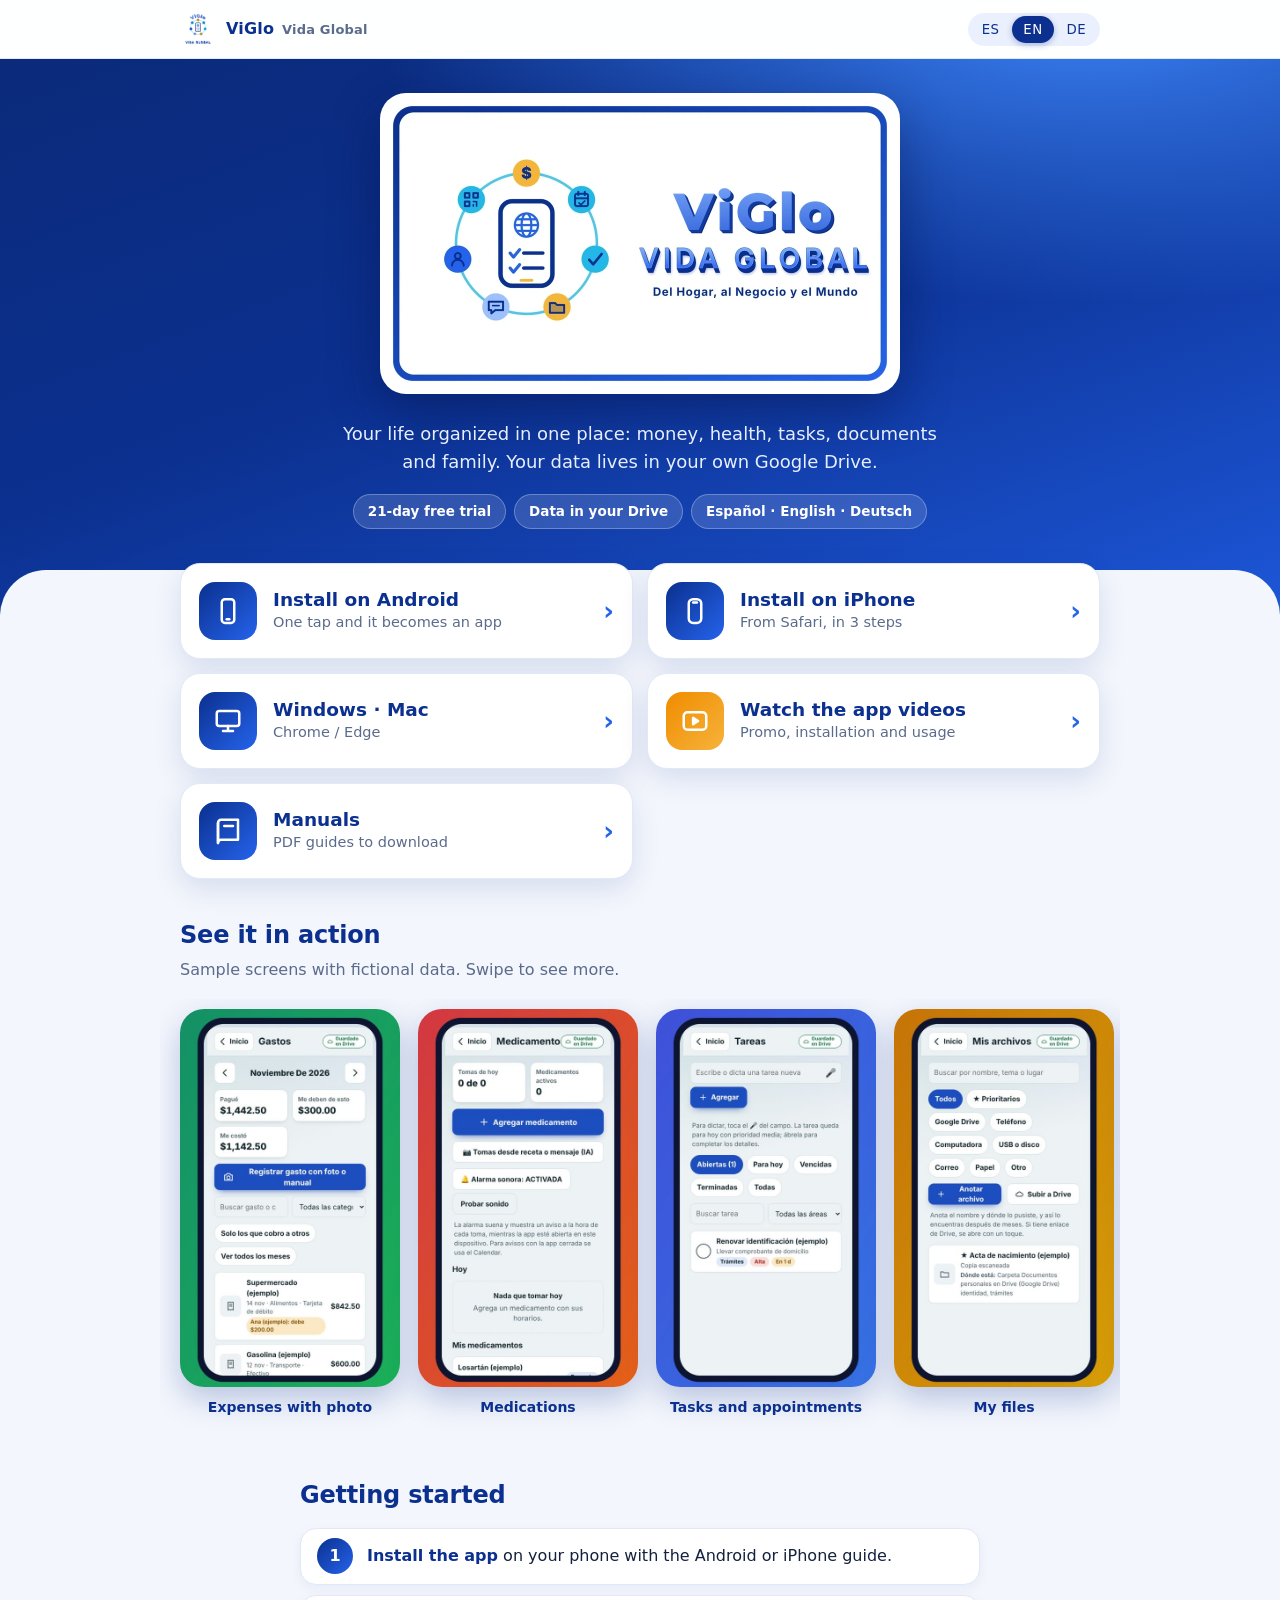
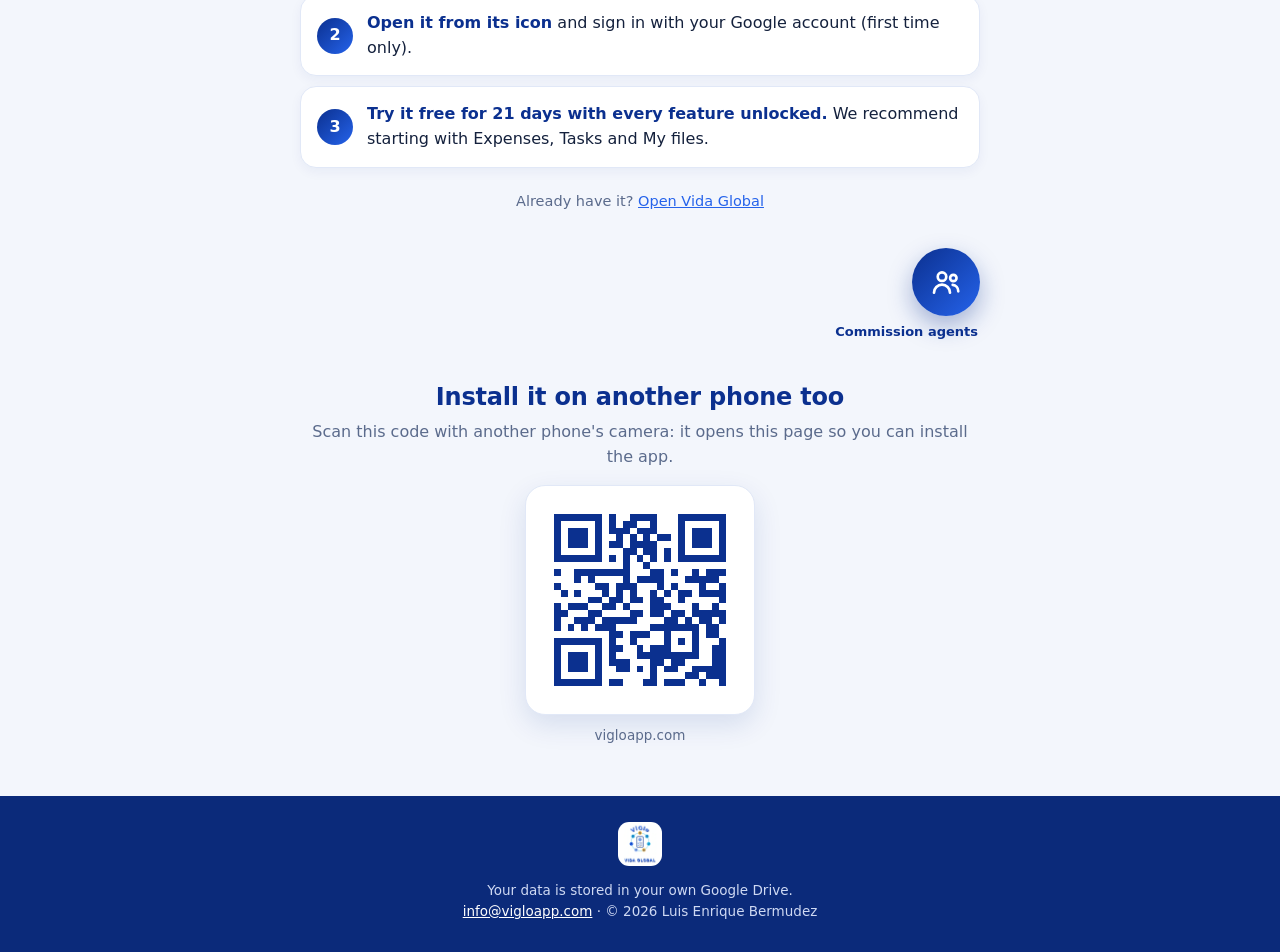
==== commit 3e4321b4: "Update index.html" ====
--- a/index.html
+++ b/index.html
@@ -8,6 +8,7 @@
 <div class="wrap"><div id="aviso-safari" class="aviso" hidden><b data-t="sf_title">Ábrelo en Safari para instalar</b><p data-t="sf_text">Estás en otro navegador. En iPhone la app solo se instala desde <b>Safari</b>.</p><div class="acciones"><a id="abrir-safari" class="btn" href="#" data-t="sf_open">Abrir en Safari</a><button id="copiar-enlace" class="btn sec" type="button" data-t="sf_copy">Copiar enlace</button></div><p class="nota" id="sf-msg" data-t="sf_help">Si no se abre, copia el enlace, abre Safari y pégalo en la barra de direcciones.</p></div><nav class="opciones">
 <a class="op" href="android.html"><div class="ic"><svg viewBox="0 0 24 24" fill="none" stroke="currentColor" stroke-width="2" stroke-linecap="round" stroke-linejoin="round"><rect x="7" y="2.5" width="10" height="19" rx="2.5"/><path d="M11 18.5h2"/></svg></div><div><b data-t="op_android">Instalar en Android</b><span class="d" data-t="op_android_d">Un toque y queda como app</span></div><div class="fl">›</div></a>
 <a class="op" href="iphone.html"><div class="ic"><svg viewBox="0 0 24 24" fill="none" stroke="currentColor" stroke-width="2" stroke-linecap="round" stroke-linejoin="round"><rect x="7" y="2.5" width="10" height="19" rx="3.5"/><path d="M10.5 5.2h3"/></svg></div><div><b data-t="op_iphone">Instalar en iPhone</b><span class="d" data-t="op_iphone_d">Desde Safari, en 3 pasos</span></div><div class="fl">›</div></a>
+<a class="op" href="computadora.html"><div class="ic"><svg viewBox="0 0 24 24" fill="none" stroke="currentColor" stroke-width="2" stroke-linecap="round" stroke-linejoin="round"><rect x="3" y="4" width="18" height="12" rx="2"/><path d="M8 20h8M12 16v4"/></svg></div><div><b>Windows · Mac</b><span class="d">Chrome / Edge</span></div><div class="fl">›</div></a>
 <a class="op video" data-video href="#" target="_blank" rel="noopener"><div class="ic"><svg viewBox="0 0 24 24" fill="none" stroke="currentColor" stroke-width="2" stroke-linecap="round" stroke-linejoin="round"><rect x="3" y="5" width="18" height="14" rx="3"/><path d="M10.5 9.5v5l4-2.5z" fill="currentColor"/></svg></div><div><b data-t="op_videos">Ver videos de la app</b><span class="d" data-t="op_videos_d">Promocional, instalación y uso</span></div><div class="fl">›</div></a>
 <a class="op" href="manuales.html"><div class="ic"><svg viewBox="0 0 24 24" fill="none" stroke="currentColor" stroke-width="2" stroke-linecap="round" stroke-linejoin="round"><path d="M4 5.5A2.5 2.5 0 0 1 6.5 3H20v16H6.5A2.5 2.5 0 0 0 4 21.5z"/><path d="M4 21.5V5.5"/><path d="M9 8h7"/></svg></div><div><b data-t="op_manuals">Manuales</b><span class="d" data-t="op_manuals_d">Guías en PDF para descargar</span></div><div class="fl">›</div></a>
 </nav></div>
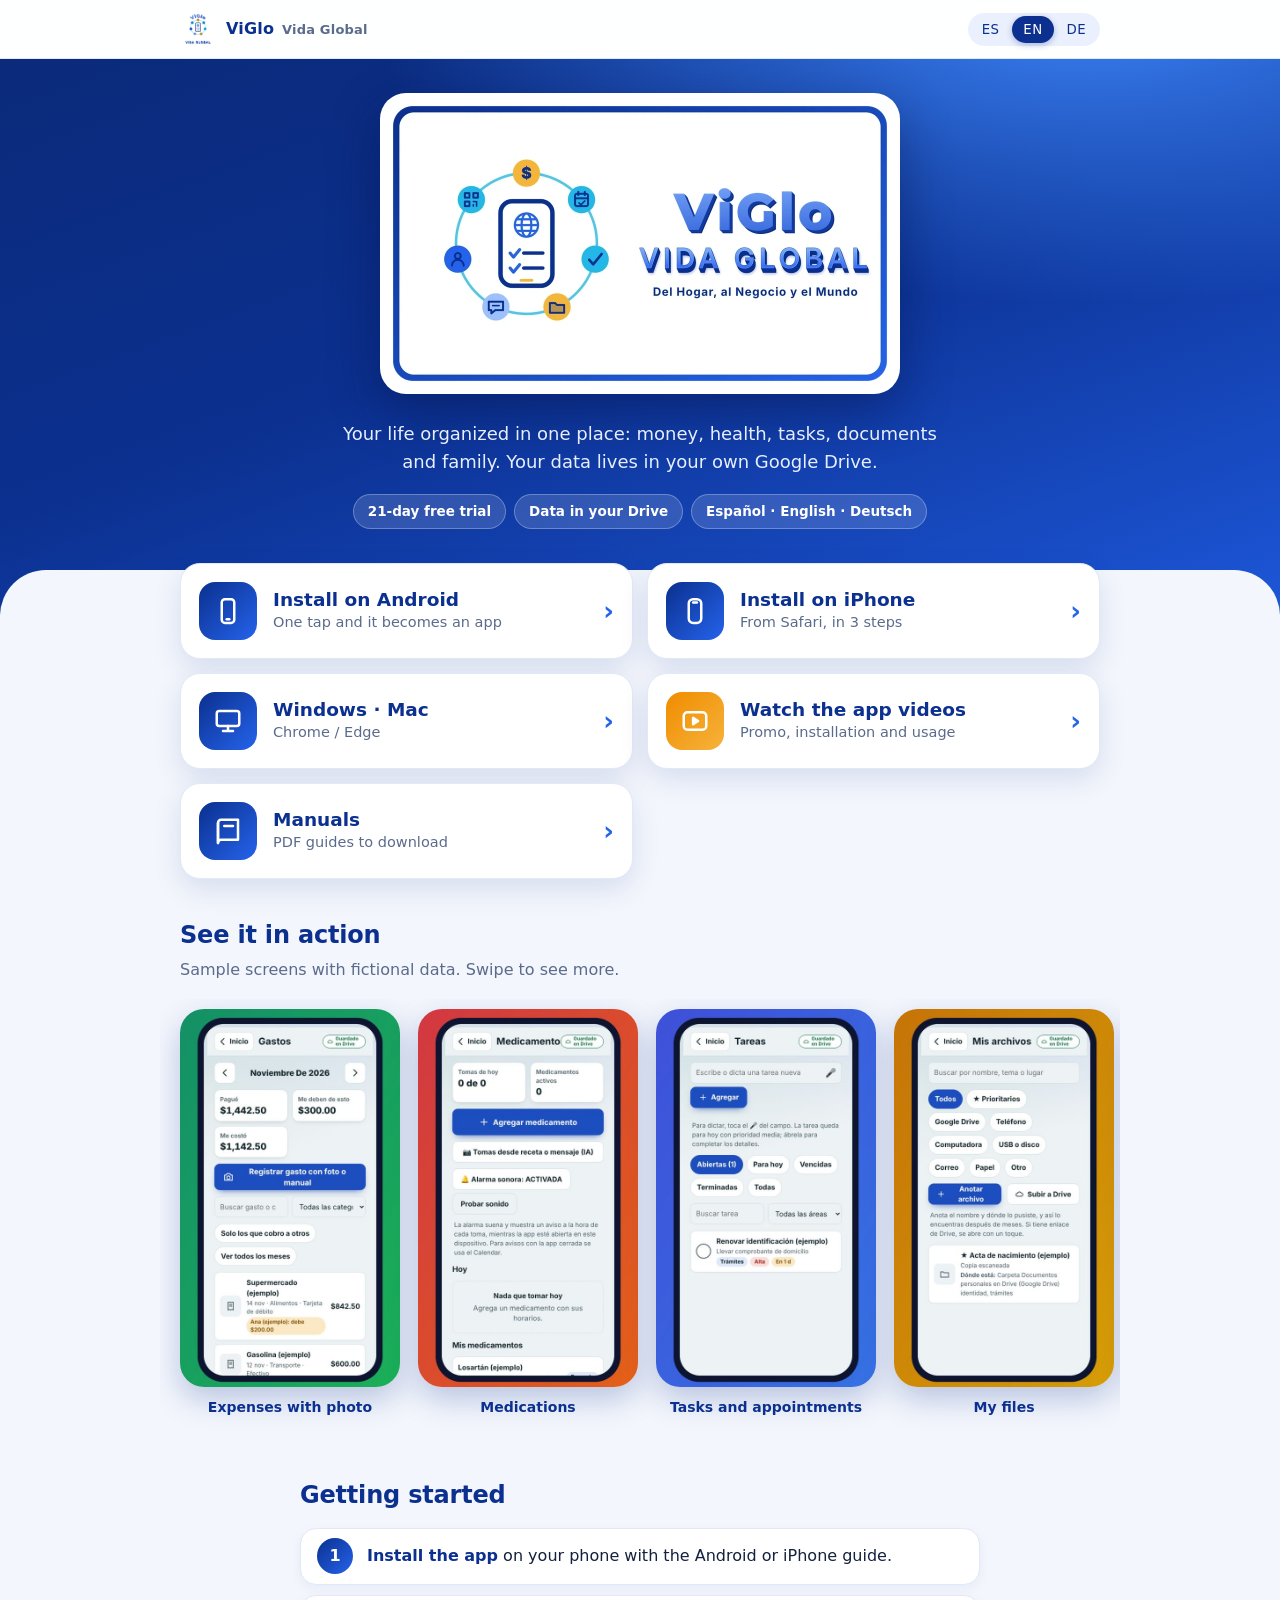
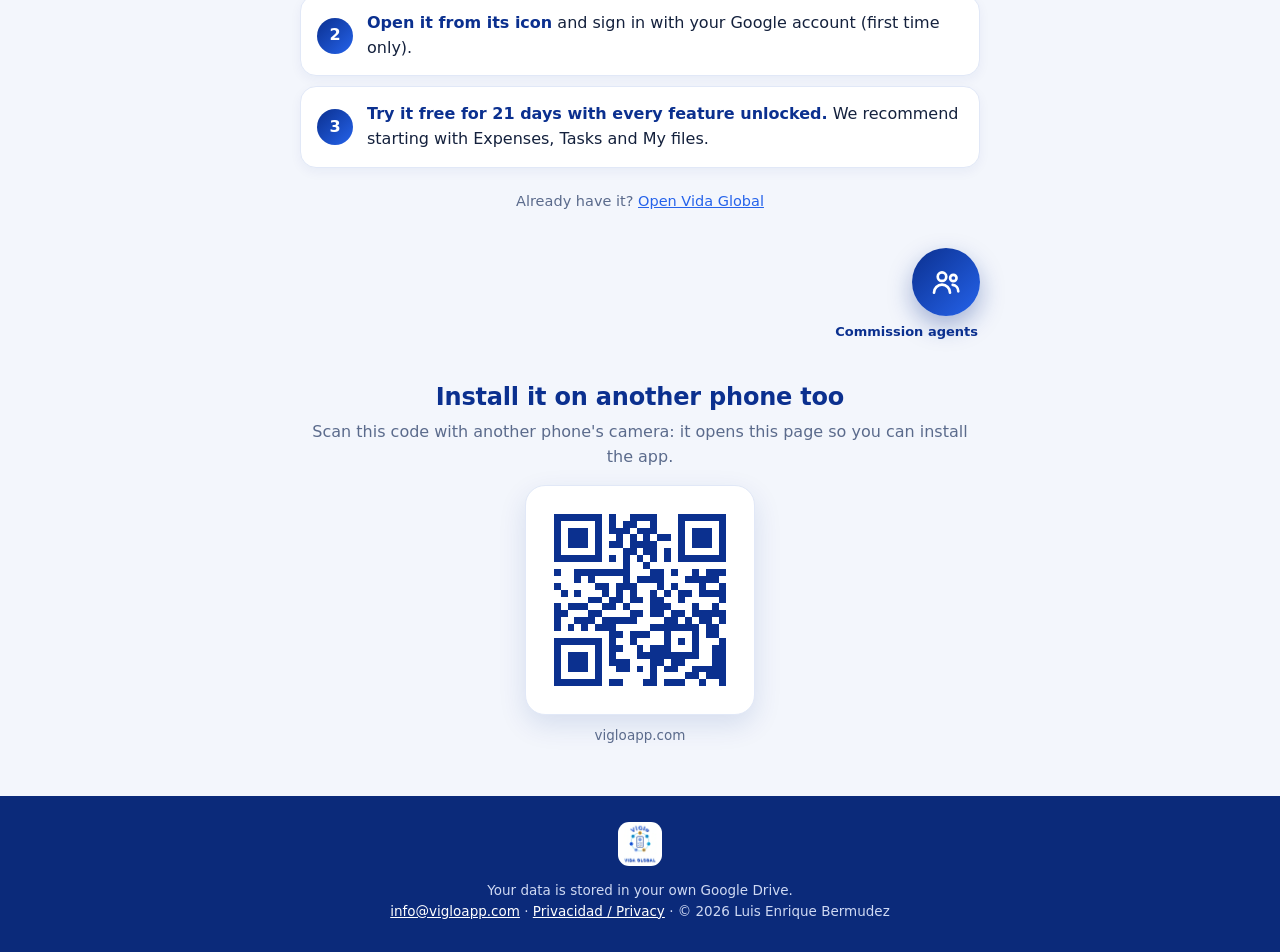
==== commit 87656eda: "Enlace a la politica de privacidad en el pie" ====
--- a/index.html
+++ b/index.html
@@ -30,4 +30,4 @@
 <li data-t="s3"><b>Prueba gratis 21 días con todas las funciones abiertas.</b> Te recomendamos empezar por Gastos, Tareas y Mis archivos.</li>
 </ol>
 <p class="abrir"><span data-t="have">¿Ya la tienes?</span> <a data-app-link href="#" data-t="open">Abrir Vida Global</a></p></div></section>
-<section class="bloque"><div class="wrap narrow com"><button id="com-abrir" class="com-btn" type="button" aria-haspopup="dialog" aria-label="Comisionistas"><svg viewBox="0 0 24 24" fill="none" stroke="currentColor" stroke-width="2" stroke-linecap="round" stroke-linejoin="round" aria-hidden="true"><circle cx="9" cy="8" r="3.2"/><path d="M3 20c0-3.3 2.7-6 6-6s6 2.7 6 6"/><circle cx="17.5" cy="9" r="2.4"/><path d="M17 14.2c2.4.2 4.2 2.2 4.2 4.8"/></svg></button><span class="com-lbl" data-t="com_btn">Comisionistas</span></div></section><dialog id="com-dlg" class="com-dlg" aria-labelledby="com-h"><div class="com-hd"><h2 id="com-h" data-t="com_title">Acceso a comisionistas</h2><button id="com-x" class="com-x" type="button" aria-label="Cerrar">×</button></div><div class="com-tabs"><button id="com-t-in" type="button" class="on" data-t="com_tab_in">Ya soy comisionista</button><button id="com-t-new" type="button" data-t="com_tab_new">Quiero ser comisionista</button></div><div id="com-p-in"><form id="com-in" class="com-f" novalidate><label for="com-tel" data-t="com_tel">Teléfono registrado (con lada)</label><input id="com-tel" type="tel" inputmode="tel" autocomplete="tel" placeholder="+52 55 1234 5678"><label for="com-code" data-t="com_code">Código de acceso (5 dígitos)</label><input id="com-code" type="password" inputmode="numeric" autocomplete="one-time-code" maxlength="5" placeholder="•••••"><button class="btn grande" type="submit" data-t="com_in_go">Entrar</button><p id="com-msg-in" class="com-msg" aria-live="polite"></p></form></div><div id="com-p-new" hidden><form id="com-new" class="com-f" novalidate><p class="nota" data-t="com_new_help"></p><label for="com-nom" data-t="com_nom"></label><input id="com-nom" type="text" autocomplete="name" placeholder="Nombre y apellido"><label for="com-cel" data-t="com_cel"></label><input id="com-cel" type="tel" inputmode="tel" autocomplete="tel" placeholder="55 1234 5678"><label for="com-mail" data-t="com_mail"></label><input id="com-mail" type="email" inputmode="email" autocomplete="email" placeholder="correo@ejemplo.com"><input id="com-web" type="text" tabindex="-1" autocomplete="off" aria-hidden="true" style="position:absolute;left:-9999px;width:1px;height:1px;opacity:0"><button class="btn grande" type="submit" data-t="com_new_go"></button><p id="com-msg-new" class="com-msg" aria-live="polite"></p></form></div><div class="com-res"><h3 data-t="com_res">Para comisionistas</h3><a class="manual" href="https://drive.google.com/file/d/1hu9zrVamervh2F5bzJNM7B-xg9pFQWCk/view" target="_blank" rel="noopener"><div class="pdf">▶</div><div><b data-t="com_v_neg">Video del negocio</b><span data-t="com_lang_note">En español</span></div></a><a class="manual" href="https://drive.google.com/file/d/1W-VaKvhjCJA7fq_3bLWHk5WfsIY-3oEK/view" target="_blank" rel="noopener"><div class="pdf">▶</div><div><b data-t="com_v_com">Video del comisionista</b><span data-t="com_lang_note">En español</span></div></a><a class="manual" href="guia-comisionista.html"><div class="pdf">PDF</div><div><b data-t="com_guide">Guía del comisionista</b><span data-t="com_guide_n">Español · English · Deutsch</span></div></a></div></dialog><section class="bloque"><div class="wrap narrow qr"><h2 data-t="qr_title">Instálala también en otro teléfono</h2><p class="lead" data-t="qr_text">Escanea este código con la cámara de otro teléfono: abre esta página para instalar la app.</p><div class="qr-box"><svg class="qr-svg" viewBox="-2 -2 29 29" role="img" aria-label="QR vigloapp.com" shape-rendering="crispEdges"><rect x="-2" y="-2" width="29" height="29" fill="#fff"/><path d="M0 0h7v1h-7zM8 0h1v1h-1zM11 0h4v1h-4zM18 0h7v1h-7zM0 1h1v1h-1zM6 1h1v1h-1zM8 1h1v1h-1zM10 1h2v1h-2zM14 1h1v1h-1zM18 1h1v1h-1zM24 1h1v1h-1zM0 2h1v1h-1zM2 2h3v1h-3zM6 2h1v1h-1zM8 2h3v1h-3zM12 2h3v1h-3zM18 2h1v1h-1zM20 2h3v1h-3zM24 2h1v1h-1zM0 3h1v1h-1zM2 3h3v1h-3zM6 3h1v1h-1zM9 3h1v1h-1zM11 3h1v1h-1zM13 3h1v1h-1zM15 3h2v1h-2zM18 3h1v1h-1zM20 3h3v1h-3zM24 3h1v1h-1zM0 4h1v1h-1zM2 4h3v1h-3zM6 4h1v1h-1zM8 4h2v1h-2zM11 4h4v1h-4zM18 4h1v1h-1zM20 4h3v1h-3zM24 4h1v1h-1zM0 5h1v1h-1zM6 5h1v1h-1zM10 5h2v1h-2zM13 5h2v1h-2zM16 5h1v1h-1zM18 5h1v1h-1zM24 5h1v1h-1zM0 6h7v1h-7zM8 6h1v1h-1zM10 6h1v1h-1zM12 6h1v1h-1zM14 6h1v1h-1zM16 6h1v1h-1zM18 6h7v1h-7zM10 7h1v1h-1zM13 7h1v1h-1zM0 8h1v1h-1zM3 8h8v1h-8zM14 8h2v1h-2zM17 8h1v1h-1zM20 8h1v1h-1zM22 8h3v1h-3zM3 9h1v1h-1zM5 9h1v1h-1zM10 9h1v1h-1zM12 9h4v1h-4zM19 9h5v1h-5zM0 10h1v1h-1zM6 10h2v1h-2zM9 10h3v1h-3zM15 10h1v1h-1zM17 10h1v1h-1zM21 10h1v1h-1zM24 10h1v1h-1zM1 11h1v1h-1zM3 11h1v1h-1zM7 11h1v1h-1zM9 11h1v1h-1zM11 11h1v1h-1zM14 11h1v1h-1zM16 11h1v1h-1zM18 11h2v1h-2zM21 11h4v1h-4zM5 12h2v1h-2zM8 12h2v1h-2zM11 12h2v1h-2zM14 12h2v1h-2zM18 12h1v1h-1zM24 12h1v1h-1zM0 13h1v1h-1zM2 13h3v1h-3zM7 13h2v1h-2zM10 13h1v1h-1zM14 13h3v1h-3zM20 13h1v1h-1zM23 13h1v1h-1zM0 14h2v1h-2zM5 14h2v1h-2zM11 14h2v1h-2zM14 14h2v1h-2zM17 14h2v1h-2zM20 14h5v1h-5zM0 15h1v1h-1zM3 15h3v1h-3zM7 15h5v1h-5zM16 15h2v1h-2zM19 15h1v1h-1zM21 15h2v1h-2zM24 15h1v1h-1zM0 16h1v1h-1zM2 16h1v1h-1zM4 16h1v1h-1zM6 16h3v1h-3zM14 16h7v1h-7zM22 16h2v1h-2zM8 17h2v1h-2zM11 17h3v1h-3zM16 17h1v1h-1zM20 17h1v1h-1zM22 17h2v1h-2zM0 18h7v1h-7zM8 18h1v1h-1zM11 18h1v1h-1zM16 18h1v1h-1zM18 18h1v1h-1zM20 18h1v1h-1zM24 18h1v1h-1zM0 19h1v1h-1zM6 19h1v1h-1zM8 19h2v1h-2zM12 19h1v1h-1zM14 19h3v1h-3zM20 19h1v1h-1zM23 19h2v1h-2zM0 20h1v1h-1zM2 20h3v1h-3zM6 20h1v1h-1zM8 20h1v1h-1zM12 20h9v1h-9zM23 20h2v1h-2zM0 21h1v1h-1zM2 21h3v1h-3zM6 21h1v1h-1zM8 21h3v1h-3zM14 21h2v1h-2zM17 21h2v1h-2zM23 21h2v1h-2zM0 22h1v1h-1zM2 22h3v1h-3zM6 22h1v1h-1zM9 22h2v1h-2zM12 22h1v1h-1zM14 22h1v1h-1zM16 22h2v1h-2zM20 22h5v1h-5zM0 23h1v1h-1zM6 23h1v1h-1zM14 23h1v1h-1zM19 23h2v1h-2zM22 23h3v1h-3zM0 24h7v1h-7zM8 24h2v1h-2zM13 24h2v1h-2zM16 24h3v1h-3zM21 24h1v1h-1zM24 24h1v1h-1z" fill="#0b308f"/></svg></div><p class="nota">vigloapp.com</p></div></section><footer><div class="wrap"><img src="icon-192.png" alt="ViGlo"><br><span data-t="foot">Tus datos se guardan en tu propio Google Drive.</span><br><a href="mailto:info@vigloapp.com">info@vigloapp.com</a> · © 2026 Luis Enrique Bermudez</div></footer><script src="config.js"></script><script src="i18n.js"></script><script src="app.js"></script><script src="comisionistas.js"></script></body></html>
+<section class="bloque"><div class="wrap narrow com"><button id="com-abrir" class="com-btn" type="button" aria-haspopup="dialog" aria-label="Comisionistas"><svg viewBox="0 0 24 24" fill="none" stroke="currentColor" stroke-width="2" stroke-linecap="round" stroke-linejoin="round" aria-hidden="true"><circle cx="9" cy="8" r="3.2"/><path d="M3 20c0-3.3 2.7-6 6-6s6 2.7 6 6"/><circle cx="17.5" cy="9" r="2.4"/><path d="M17 14.2c2.4.2 4.2 2.2 4.2 4.8"/></svg></button><span class="com-lbl" data-t="com_btn">Comisionistas</span></div></section><dialog id="com-dlg" class="com-dlg" aria-labelledby="com-h"><div class="com-hd"><h2 id="com-h" data-t="com_title">Acceso a comisionistas</h2><button id="com-x" class="com-x" type="button" aria-label="Cerrar">×</button></div><div class="com-tabs"><button id="com-t-in" type="button" class="on" data-t="com_tab_in">Ya soy comisionista</button><button id="com-t-new" type="button" data-t="com_tab_new">Quiero ser comisionista</button></div><div id="com-p-in"><form id="com-in" class="com-f" novalidate><label for="com-tel" data-t="com_tel">Teléfono registrado (con lada)</label><input id="com-tel" type="tel" inputmode="tel" autocomplete="tel" placeholder="+52 55 1234 5678"><label for="com-code" data-t="com_code">Código de acceso (5 dígitos)</label><input id="com-code" type="password" inputmode="numeric" autocomplete="one-time-code" maxlength="5" placeholder="•••••"><button class="btn grande" type="submit" data-t="com_in_go">Entrar</button><p id="com-msg-in" class="com-msg" aria-live="polite"></p></form></div><div id="com-p-new" hidden><form id="com-new" class="com-f" novalidate><p class="nota" data-t="com_new_help"></p><label for="com-nom" data-t="com_nom"></label><input id="com-nom" type="text" autocomplete="name" placeholder="Nombre y apellido"><label for="com-cel" data-t="com_cel"></label><input id="com-cel" type="tel" inputmode="tel" autocomplete="tel" placeholder="55 1234 5678"><label for="com-mail" data-t="com_mail"></label><input id="com-mail" type="email" inputmode="email" autocomplete="email" placeholder="correo@ejemplo.com"><input id="com-web" type="text" tabindex="-1" autocomplete="off" aria-hidden="true" style="position:absolute;left:-9999px;width:1px;height:1px;opacity:0"><button class="btn grande" type="submit" data-t="com_new_go"></button><p id="com-msg-new" class="com-msg" aria-live="polite"></p></form></div><div class="com-res"><h3 data-t="com_res">Para comisionistas</h3><a class="manual" href="https://drive.google.com/file/d/1hu9zrVamervh2F5bzJNM7B-xg9pFQWCk/view" target="_blank" rel="noopener"><div class="pdf">▶</div><div><b data-t="com_v_neg">Video del negocio</b><span data-t="com_lang_note">En español</span></div></a><a class="manual" href="https://drive.google.com/file/d/1W-VaKvhjCJA7fq_3bLWHk5WfsIY-3oEK/view" target="_blank" rel="noopener"><div class="pdf">▶</div><div><b data-t="com_v_com">Video del comisionista</b><span data-t="com_lang_note">En español</span></div></a><a class="manual" href="guia-comisionista.html"><div class="pdf">PDF</div><div><b data-t="com_guide">Guía del comisionista</b><span data-t="com_guide_n">Español · English · Deutsch</span></div></a></div></dialog><section class="bloque"><div class="wrap narrow qr"><h2 data-t="qr_title">Instálala también en otro teléfono</h2><p class="lead" data-t="qr_text">Escanea este código con la cámara de otro teléfono: abre esta página para instalar la app.</p><div class="qr-box"><svg class="qr-svg" viewBox="-2 -2 29 29" role="img" aria-label="QR vigloapp.com" shape-rendering="crispEdges"><rect x="-2" y="-2" width="29" height="29" fill="#fff"/><path d="M0 0h7v1h-7zM8 0h1v1h-1zM11 0h4v1h-4zM18 0h7v1h-7zM0 1h1v1h-1zM6 1h1v1h-1zM8 1h1v1h-1zM10 1h2v1h-2zM14 1h1v1h-1zM18 1h1v1h-1zM24 1h1v1h-1zM0 2h1v1h-1zM2 2h3v1h-3zM6 2h1v1h-1zM8 2h3v1h-3zM12 2h3v1h-3zM18 2h1v1h-1zM20 2h3v1h-3zM24 2h1v1h-1zM0 3h1v1h-1zM2 3h3v1h-3zM6 3h1v1h-1zM9 3h1v1h-1zM11 3h1v1h-1zM13 3h1v1h-1zM15 3h2v1h-2zM18 3h1v1h-1zM20 3h3v1h-3zM24 3h1v1h-1zM0 4h1v1h-1zM2 4h3v1h-3zM6 4h1v1h-1zM8 4h2v1h-2zM11 4h4v1h-4zM18 4h1v1h-1zM20 4h3v1h-3zM24 4h1v1h-1zM0 5h1v1h-1zM6 5h1v1h-1zM10 5h2v1h-2zM13 5h2v1h-2zM16 5h1v1h-1zM18 5h1v1h-1zM24 5h1v1h-1zM0 6h7v1h-7zM8 6h1v1h-1zM10 6h1v1h-1zM12 6h1v1h-1zM14 6h1v1h-1zM16 6h1v1h-1zM18 6h7v1h-7zM10 7h1v1h-1zM13 7h1v1h-1zM0 8h1v1h-1zM3 8h8v1h-8zM14 8h2v1h-2zM17 8h1v1h-1zM20 8h1v1h-1zM22 8h3v1h-3zM3 9h1v1h-1zM5 9h1v1h-1zM10 9h1v1h-1zM12 9h4v1h-4zM19 9h5v1h-5zM0 10h1v1h-1zM6 10h2v1h-2zM9 10h3v1h-3zM15 10h1v1h-1zM17 10h1v1h-1zM21 10h1v1h-1zM24 10h1v1h-1zM1 11h1v1h-1zM3 11h1v1h-1zM7 11h1v1h-1zM9 11h1v1h-1zM11 11h1v1h-1zM14 11h1v1h-1zM16 11h1v1h-1zM18 11h2v1h-2zM21 11h4v1h-4zM5 12h2v1h-2zM8 12h2v1h-2zM11 12h2v1h-2zM14 12h2v1h-2zM18 12h1v1h-1zM24 12h1v1h-1zM0 13h1v1h-1zM2 13h3v1h-3zM7 13h2v1h-2zM10 13h1v1h-1zM14 13h3v1h-3zM20 13h1v1h-1zM23 13h1v1h-1zM0 14h2v1h-2zM5 14h2v1h-2zM11 14h2v1h-2zM14 14h2v1h-2zM17 14h2v1h-2zM20 14h5v1h-5zM0 15h1v1h-1zM3 15h3v1h-3zM7 15h5v1h-5zM16 15h2v1h-2zM19 15h1v1h-1zM21 15h2v1h-2zM24 15h1v1h-1zM0 16h1v1h-1zM2 16h1v1h-1zM4 16h1v1h-1zM6 16h3v1h-3zM14 16h7v1h-7zM22 16h2v1h-2zM8 17h2v1h-2zM11 17h3v1h-3zM16 17h1v1h-1zM20 17h1v1h-1zM22 17h2v1h-2zM0 18h7v1h-7zM8 18h1v1h-1zM11 18h1v1h-1zM16 18h1v1h-1zM18 18h1v1h-1zM20 18h1v1h-1zM24 18h1v1h-1zM0 19h1v1h-1zM6 19h1v1h-1zM8 19h2v1h-2zM12 19h1v1h-1zM14 19h3v1h-3zM20 19h1v1h-1zM23 19h2v1h-2zM0 20h1v1h-1zM2 20h3v1h-3zM6 20h1v1h-1zM8 20h1v1h-1zM12 20h9v1h-9zM23 20h2v1h-2zM0 21h1v1h-1zM2 21h3v1h-3zM6 21h1v1h-1zM8 21h3v1h-3zM14 21h2v1h-2zM17 21h2v1h-2zM23 21h2v1h-2zM0 22h1v1h-1zM2 22h3v1h-3zM6 22h1v1h-1zM9 22h2v1h-2zM12 22h1v1h-1zM14 22h1v1h-1zM16 22h2v1h-2zM20 22h5v1h-5zM0 23h1v1h-1zM6 23h1v1h-1zM14 23h1v1h-1zM19 23h2v1h-2zM22 23h3v1h-3zM0 24h7v1h-7zM8 24h2v1h-2zM13 24h2v1h-2zM16 24h3v1h-3zM21 24h1v1h-1zM24 24h1v1h-1z" fill="#0b308f"/></svg></div><p class="nota">vigloapp.com</p></div></section><footer><div class="wrap"><img src="icon-192.png" alt="ViGlo"><br><span data-t="foot">Tus datos se guardan en tu propio Google Drive.</span><br><a href="mailto:info@vigloapp.com">info@vigloapp.com</a> · <a href="privacidad.html">Privacidad / Privacy</a> · © 2026 Luis Enrique Bermudez</div></footer><script src="config.js"></script><script src="i18n.js"></script><script src="app.js"></script><script src="comisionistas.js"></script></body></html>
